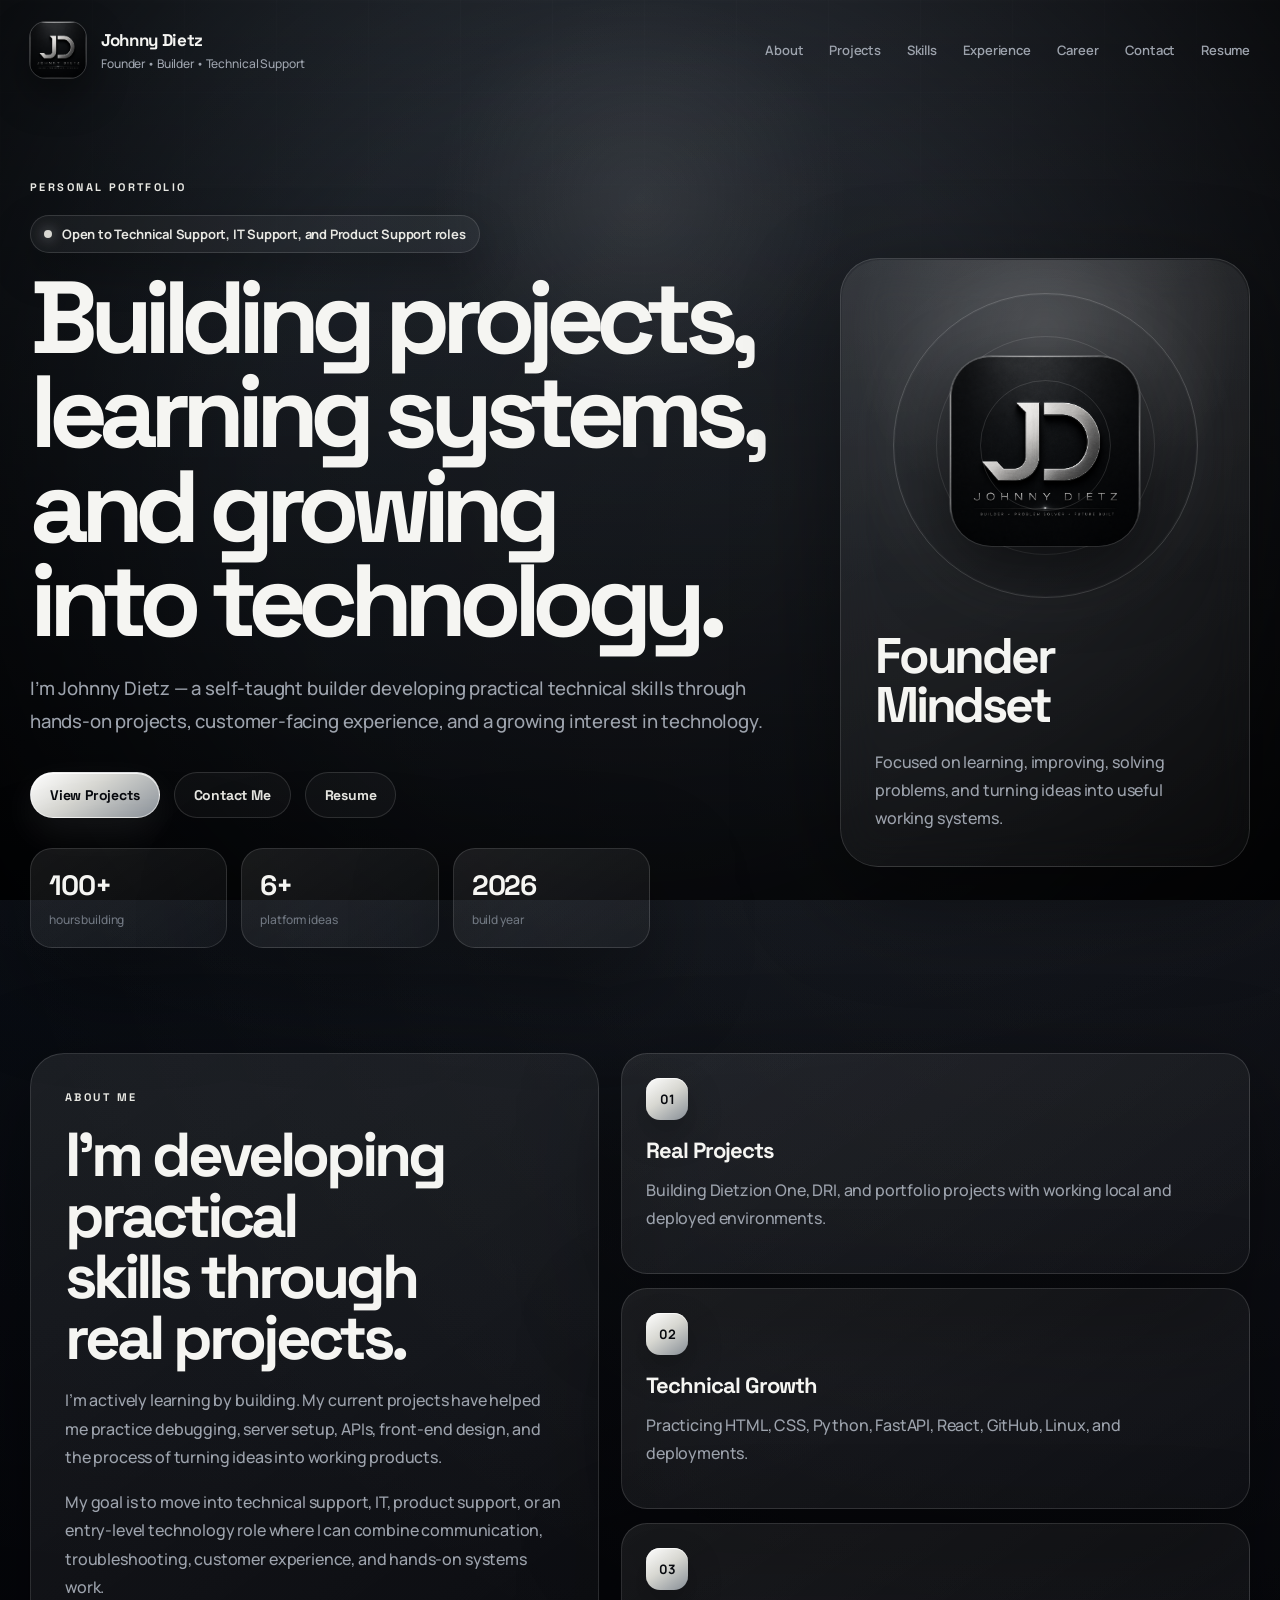
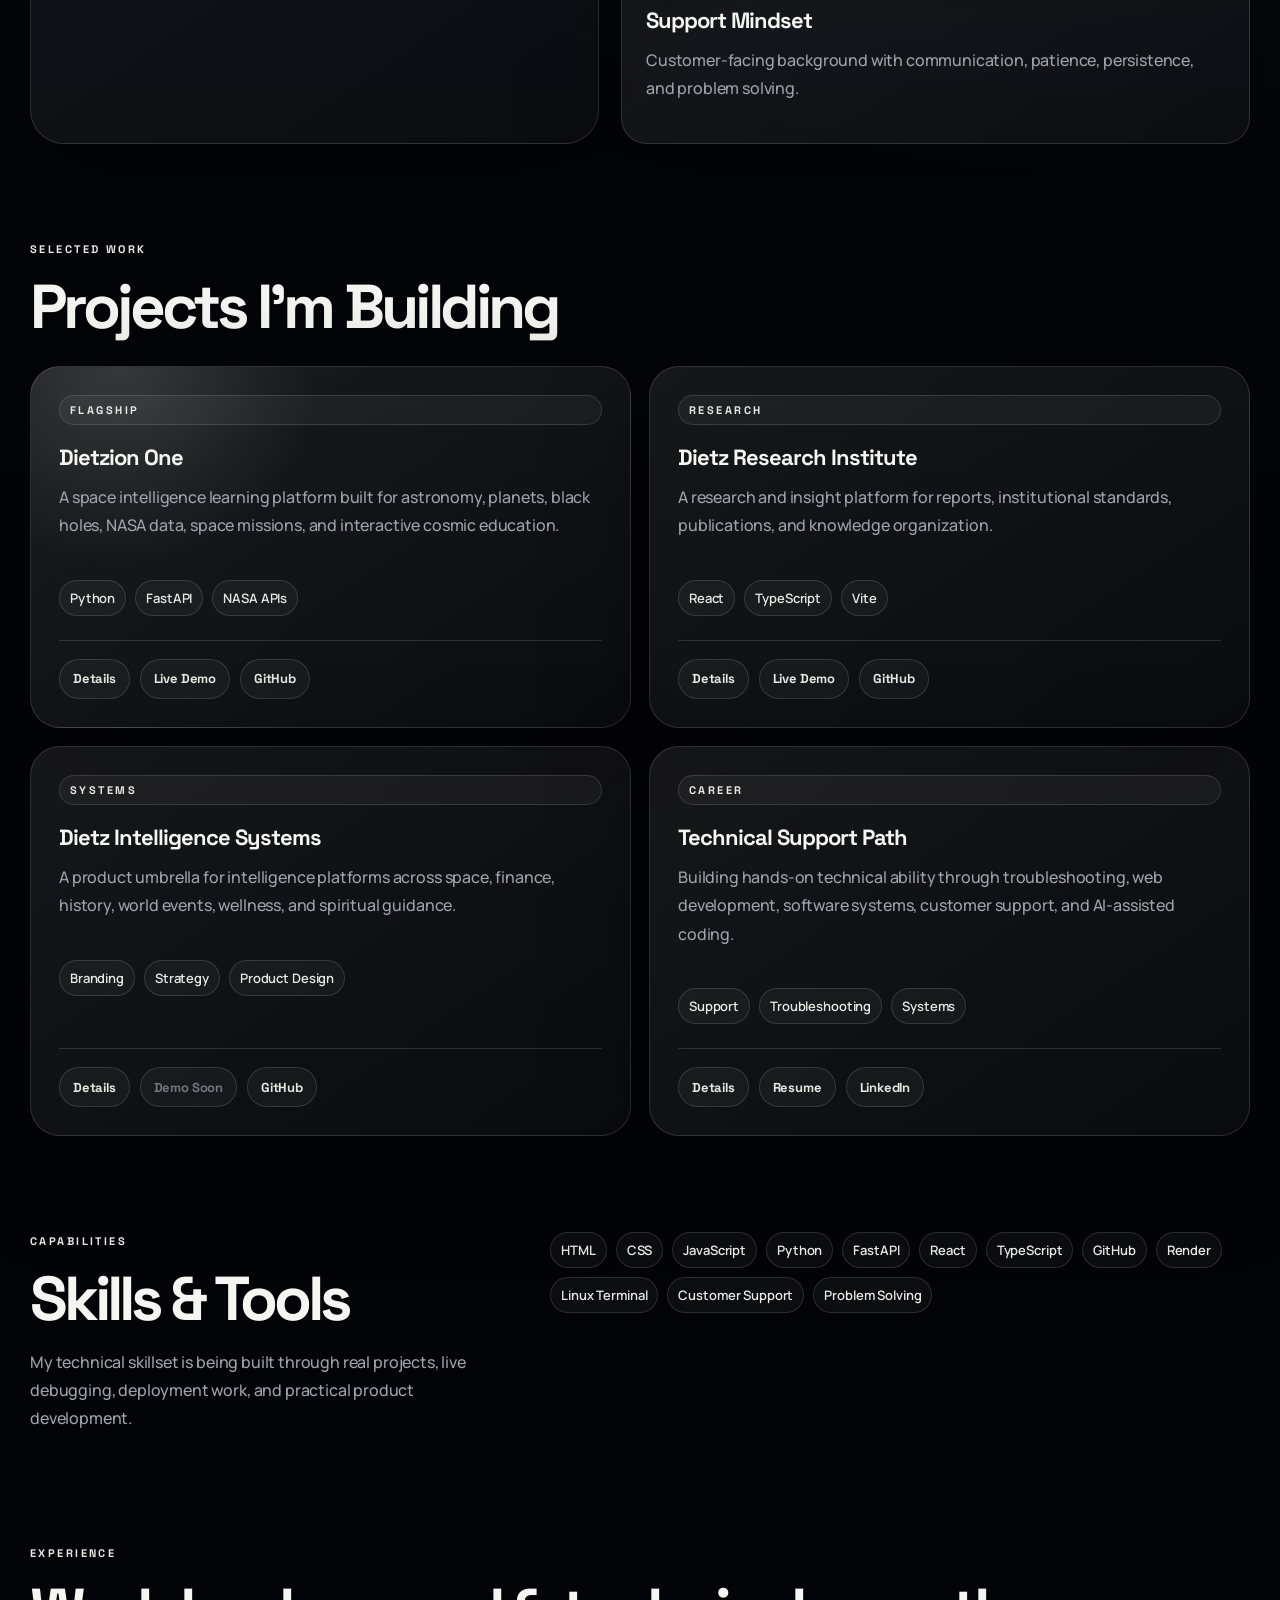
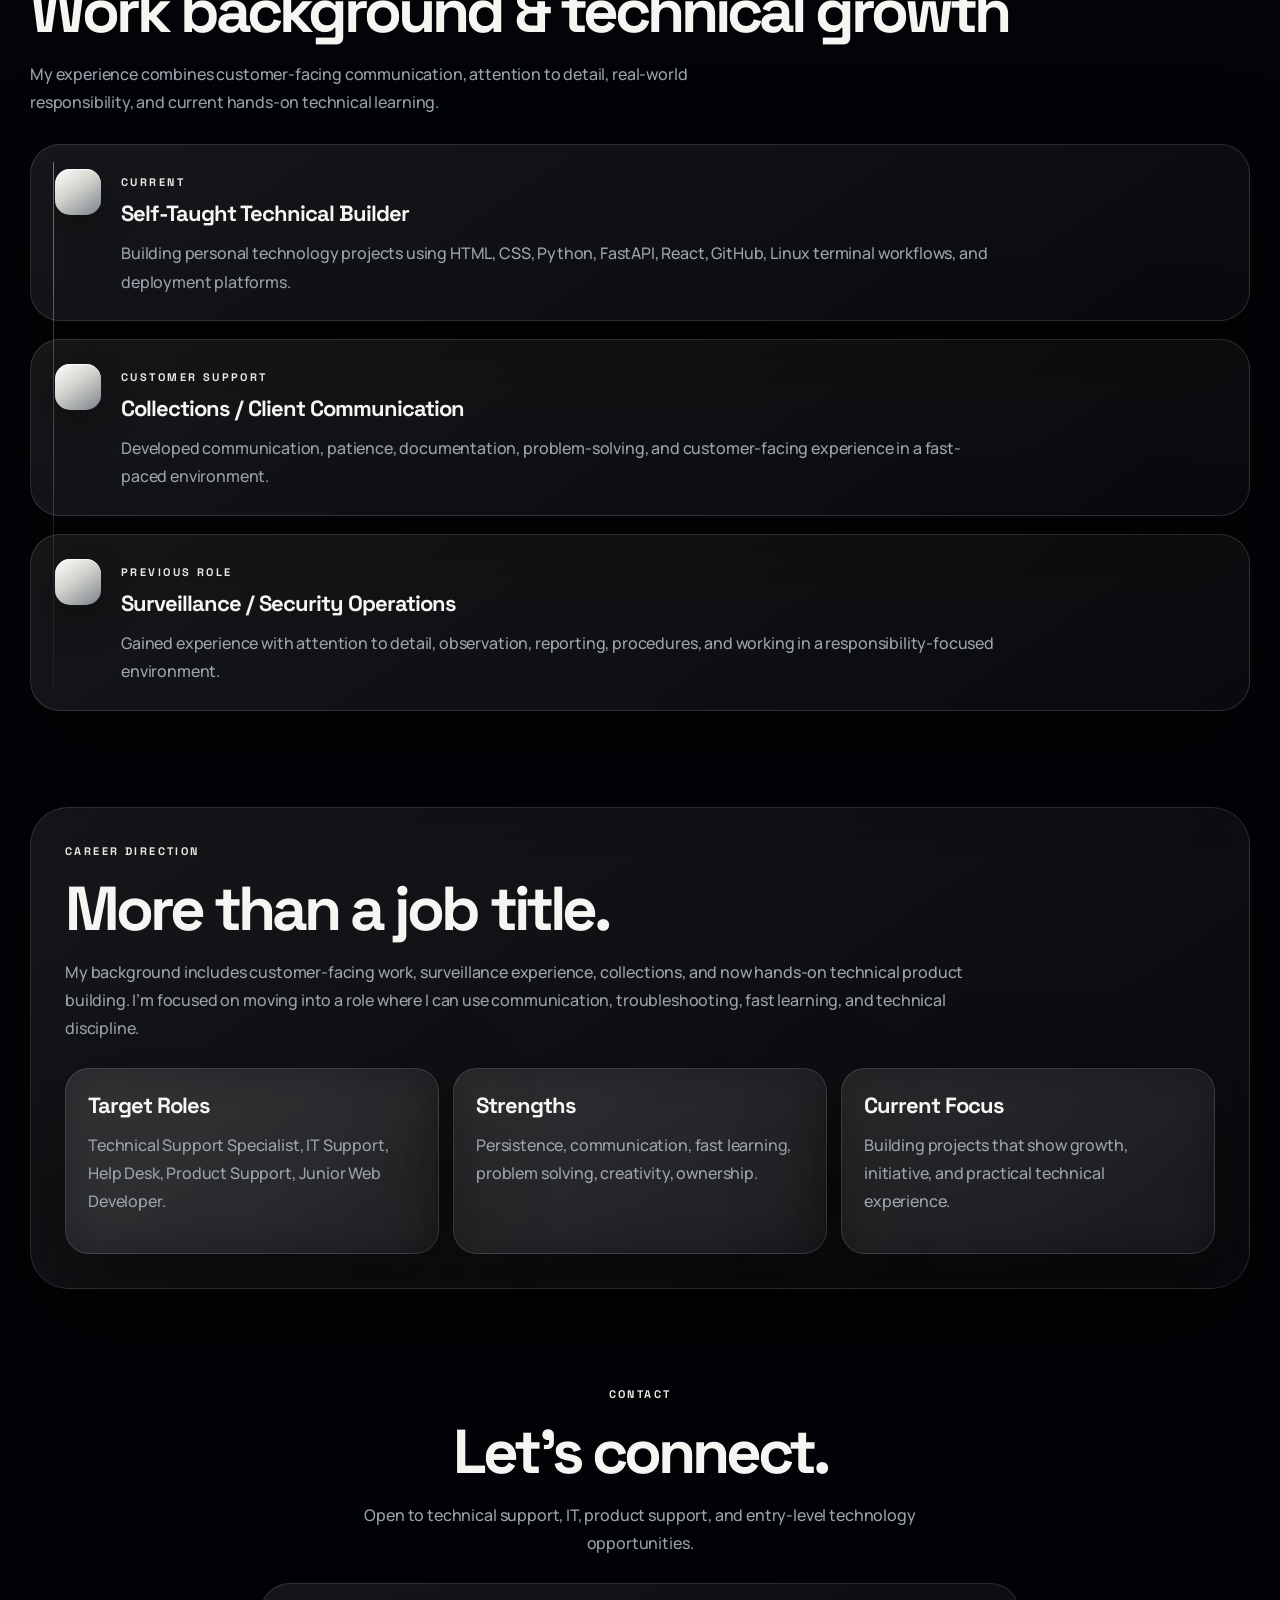
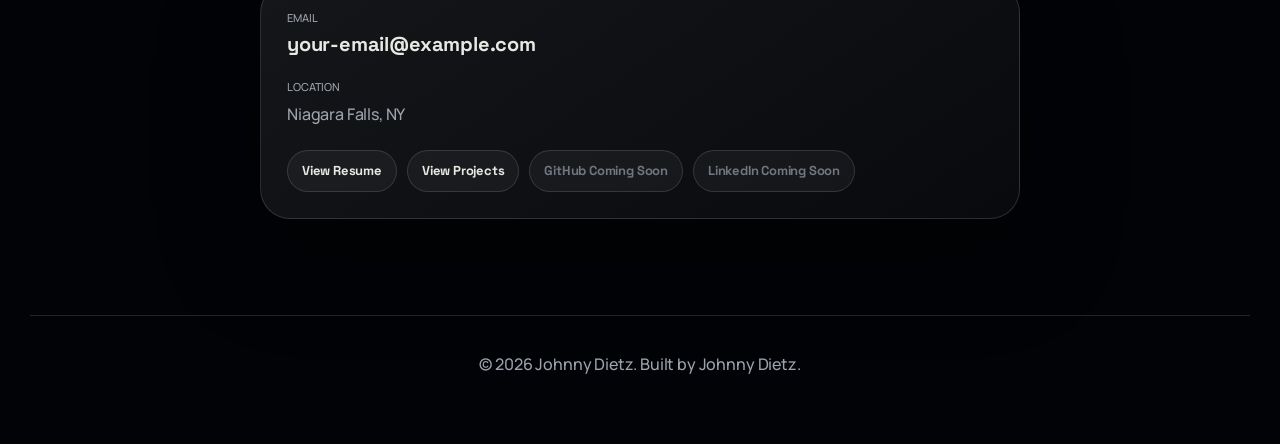
==== templates/index.html @ 9c66622e "Add SEO sitemap and post-deploy polish" ====
<!DOCTYPE html>
<html lang="en">
<head>
  <meta name="description" content="Johnny Dietz personal portfolio — technical support candidate, self-taught builder, and creator of Dietzion One and Dietz Research Institute." />
  <meta name="theme-color" content="#030407" />
  <meta property="og:title" content="Johnny Dietz | Portfolio" />
  <meta property="og:description" content="Personal portfolio for Johnny Dietz — technical projects, support experience, and technology career growth." />
  <meta property="og:image" content="https://johnny-portfolio-pvc5.onrender.com/static/assets/jd-logo-icon.png" />
  <link rel="apple-touch-icon" href="/static/assets/jd-logo-icon.png" />
  <link rel="manifest" href="/static/site.webmanifest" />

  <link rel="icon" type="image/png" href="/static/assets/jd-logo-icon.png" />
  <meta charset="UTF-8" />
  <meta name="viewport" content="width=device-width, initial-scale=1.0" />
  <title>Johnny Dietz | Builder & Technical Support</title>
  <link rel="preconnect" href="https://fonts.googleapis.com">
  <link rel="preconnect" href="https://fonts.gstatic.com" crossorigin>
  <link href="https://fonts.googleapis.com/css2?family=Manrope:wght@400;500;600;700;800&family=Space+Grotesk:wght@500;600;700&display=swap" rel="stylesheet">
  <link rel="stylesheet" href="/static/style.css" />
</head>
<body>
  <div class="page-glow"></div>

  <header class="header">
    <div class="brand">
      <img class="logo-img" src="/static/assets/jd-logo-icon.png" alt="Johnny Dietz logo" />
      <div>
        <strong>Johnny Dietz</strong>
        <span>Founder • Builder • Technical Support</span>
      </div>
    </div>

    <nav>
      <a href="#about">About</a>
      <a href="#projects">Projects</a>
      <a href="#skills">Skills</a>
      <a href="#experience">Experience</a>
      <a href="#career">Career</a>
      <a href="#contact">Contact</a>
      <a href="/resume">Resume</a>
    </nav>
  </header>

  <main>
    <section class="hero">
      <div class="hero-copy">
        <p class="eyebrow">Personal Portfolio</p>
        <div class="availability-pill">
          <span></span>
          Open to Technical Support, IT Support, and Product Support roles
        </div>
        <h1>Building projects, learning systems, and growing into technology.</h1>
        <p class="subtitle">
          I’m Johnny Dietz — a self-taught builder developing practical technical skills through hands-on projects, customer-facing experience, and a growing interest in technology.
        </p>

        <div class="actions">
          <a href="#projects" class="btn primary">View Projects</a>
          <a href="#contact" class="btn secondary">Contact Me</a>
          <a href="/resume" class="btn secondary">Resume</a>
        </div>

        <div class="metrics">
          <div>
            <strong>100+</strong>
            <span>hours building</span>
          </div>
          <div>
            <strong>6+</strong>
            <span>platform ideas</span>
          </div>
          <div>
            <strong>2026</strong>
            <span>build year</span>
          </div>
        </div>
      </div>

      <div class="hero-panel">
        <div class="orbital">
          <img class="core-logo" src="/static/assets/jd-logo-icon.png" alt="Johnny Dietz logo" />
        </div>
        <h2>Founder Mindset</h2>
        <p>
          Focused on learning, improving, solving problems, and turning ideas into useful working systems.
        </p>
      </div>
    </section>


    <section class="section about" id="about">
      <div class="about-main">
        <p class="eyebrow">About Me</p>
        <h2>I’m developing practical skills through real projects.</h2>
        <p>
          I’m actively learning by building. My current projects have helped me practice debugging, server setup, APIs, front-end design, and the process of turning ideas into working products.
        </p>
        <p>
          My goal is to move into technical support, IT, product support, or an entry-level technology role where I can combine communication, troubleshooting, customer experience, and hands-on systems work.
        </p>
      </div>

      <div class="proof-grid">
        <div>
          <strong>01</strong>
          <h3>Real Projects</h3>
          <p>Building Dietzion One, DRI, and portfolio projects with working local and deployed environments.</p>
        </div>
        <div>
          <strong>02</strong>
          <h3>Technical Growth</h3>
          <p>Practicing HTML, CSS, Python, FastAPI, React, GitHub, Linux, and deployments.</p>
        </div>
        <div>
          <strong>03</strong>
          <h3>Support Mindset</h3>
          <p>Customer-facing background with communication, patience, persistence, and problem solving.</p>
        </div>
      </div>
    </section>

    <section class="section" id="projects">
      <div class="section-head">
        <p class="eyebrow">Selected Work</p>
        <h2>Projects I’m Building</h2>
      </div>

      <div class="grid project-grid-premium">
        <article class="card featured project-card-pro">
          <div class="project-card-main">
            <span class="tag">Flagship</span>
            <h3>Dietzion One</h3>
            <p>
              A space intelligence learning platform built for astronomy, planets, black holes,
              NASA data, space missions, and interactive cosmic education.
            </p>
            <div class="chips">
              <span>Python</span>
              <span>FastAPI</span>
              <span>NASA APIs</span>
            </div>
          </div>

          <div class="project-actions">
            <a href="/projects/dietzion-one">Details</a>
            <a href="https://dietzion-one-beta.onrender.com" target="_blank" rel="noopener">Live Demo</a>
            <a href="https://github.com/johnny7james" target="_blank" rel="noopener">GitHub</a>
          </div>
        </article>

        <article class="card project-card-pro">
          <div class="project-card-main">
            <span class="tag">Research</span>
            <h3>Dietz Research Institute</h3>
            <p>
              A research and insight platform for reports, institutional standards, publications,
              and knowledge organization.
            </p>
            <div class="chips">
              <span>React</span>
              <span>TypeScript</span>
              <span>Vite</span>
            </div>
          </div>

          <div class="project-actions">
            <a href="/projects/dri">Details</a>
            <a href="https://dri-platform.onrender.com" target="_blank" rel="noopener">Live Demo</a>
            <a href="https://github.com/johnny7james/dri-platform" target="_blank" rel="noopener">GitHub</a>
          </div>
        </article>

        <article class="card project-card-pro">
          <div class="project-card-main">
            <span class="tag">Systems</span>
            <h3>Dietz Intelligence Systems</h3>
            <p>
              A product umbrella for intelligence platforms across space, finance, history,
              world events, wellness, and spiritual guidance.
            </p>
            <div class="chips">
              <span>Branding</span>
              <span>Strategy</span>
              <span>Product Design</span>
            </div>
          </div>

          <div class="project-actions">
            <a href="/projects/dietz-intelligence-systems">Details</a>
            <a href="#projects" aria-disabled="true">Demo Soon</a>
            <a href="https://github.com/johnny7james" target="_blank" rel="noopener">GitHub</a>
          </div>
        </article>

        <article class="card project-card-pro">
          <div class="project-card-main">
            <span class="tag">Career</span>
            <h3>Technical Support Path</h3>
            <p>
              Building hands-on technical ability through troubleshooting, web development,
              software systems, customer support, and AI-assisted coding.
            </p>
            <div class="chips">
              <span>Support</span>
              <span>Troubleshooting</span>
              <span>Systems</span>
            </div>
          </div>

          <div class="project-actions">
            <a href="/projects/technical-support-path">Details</a>
            <a href="/resume">Resume</a>
            <a href="https://www.linkedin.com/in/johnny-dietz-b0ab7422a/" target="_blank" rel="noopener">LinkedIn</a>
          </div>
        </article>
      </div>
    </section>

    <section class="section split" id="skills">
      <div>
        <p class="eyebrow">Capabilities</p>
        <h2>Skills & Tools</h2>
        <p>
          My technical skillset is being built through real projects, live debugging,
          deployment work, and practical product development.
        </p>
      </div>

      <div class="skill-cloud">
        <span>HTML</span>
        <span>CSS</span>
        <span>JavaScript</span>
        <span>Python</span>
        <span>FastAPI</span>
        <span>React</span>
        <span>TypeScript</span>
        <span>GitHub</span>
        <span>Render</span>
        <span>Linux Terminal</span>
        <span>Customer Support</span>
        <span>Problem Solving</span>
      </div>
    </section>


    <section class="section experience" id="experience">
      <div class="section-head">
        <p class="eyebrow">Experience</p>
        <h2>Work background & technical growth</h2>
        <p>
          My experience combines customer-facing communication, attention to detail,
          real-world responsibility, and current hands-on technical learning.
        </p>
      </div>

      <div class="timeline">
        <article class="timeline-item">
          <div class="timeline-dot"></div>
          <div>
            <span class="timeline-date">Current</span>
            <h3>Self-Taught Technical Builder</h3>
            <p>
              Building personal technology projects using HTML, CSS, Python, FastAPI,
              React, GitHub, Linux terminal workflows, and deployment platforms.
            </p>
          </div>
        </article>

        <article class="timeline-item">
          <div class="timeline-dot"></div>
          <div>
            <span class="timeline-date">Customer Support</span>
            <h3>Collections / Client Communication</h3>
            <p>
              Developed communication, patience, documentation, problem-solving,
              and customer-facing experience in a fast-paced environment.
            </p>
          </div>
        </article>

        <article class="timeline-item">
          <div class="timeline-dot"></div>
          <div>
            <span class="timeline-date">Previous Role</span>
            <h3>Surveillance / Security Operations</h3>
            <p>
              Gained experience with attention to detail, observation, reporting,
              procedures, and working in a responsibility-focused environment.
            </p>
          </div>
        </article>
      </div>
    </section>

    <section class="section career" id="career">
      <p class="eyebrow">Career Direction</p>
      <h2>More than a job title.</h2>
      <p>
        My background includes customer-facing work, surveillance experience, collections,
        and now hands-on technical product building. I’m focused on moving into a role
        where I can use communication, troubleshooting, fast learning, and technical discipline.
      </p>

      <div class="career-grid">
        <div>
          <h3>Target Roles</h3>
          <p>Technical Support Specialist, IT Support, Help Desk, Product Support, Junior Web Developer.</p>
        </div>
        <div>
          <h3>Strengths</h3>
          <p>Persistence, communication, fast learning, problem solving, creativity, ownership.</p>
        </div>
        <div>
          <h3>Current Focus</h3>
          <p>Building projects that show growth, initiative, and practical technical experience.</p>
        </div>
      </div>
    </section>

    <section class="section contact" id="contact">
      <p class="eyebrow">Contact</p>
      <h2>Let’s connect.</h2>
      <p>
        Open to technical support, IT, product support, and entry-level technology opportunities.
      </p>

      <div class="contact-box professional-contact">
        <div>
          <span class="contact-label">Email</span>
          <a href="mailto:your-email@example.com">your-email@example.com</a>
        </div>

        <div>
          <span class="contact-label">Location</span>
          <p>Niagara Falls, NY</p>
        </div>

        <div class="contact-links">
          <a href="/resume">View Resume</a>
          <a href="#projects">View Projects</a>
          <a href="#" aria-disabled="true">GitHub Coming Soon</a>
          <a href="#" aria-disabled="true">LinkedIn Coming Soon</a>
        </div>
      </div>
    </section>
  </main>

  <footer>
    <p>© 2026 Johnny Dietz. Built by Johnny Dietz.</p>
  </footer>

  <script src="/static/script.js"></script>
</body>
</html>
---- static/style.css ----
:root {
  --bg: #030407;
  --bg-soft: #080a0f;
  --panel: rgba(255, 255, 255, 0.055);
  --panel-strong: rgba(255, 255, 255, 0.085);
  --text: #f5f5f2;
  --muted: #9da3ad;
  --muted-2: #707781;
  --line: rgba(255, 255, 255, 0.13);
  --line-strong: rgba(255, 255, 255, 0.24);
  --silver: #e8e8e3;
  --silver-dark: #9ca1a7;
  --accent: #d8d8d2;
  --blue: #9adff5;
  --navy: #05070b;
  --radius-lg: 34px;
  --radius-md: 24px;
  --shadow: 0 32px 100px rgba(0, 0, 0, 0.42);
}

* {
  box-sizing: border-box;
}

html {
  scroll-behavior: smooth;
}

body {
  margin: 0;
  min-height: 100vh;
  color: var(--text);
  font-family: Inter, ui-sans-serif, system-ui, -apple-system, BlinkMacSystemFont, "Segoe UI", Arial, sans-serif;
  background:
    radial-gradient(circle at 50% -10%, rgba(255,255,255,0.14), transparent 28%),
    radial-gradient(circle at 18% 0%, rgba(154,223,245,0.08), transparent 30%),
    radial-gradient(circle at 88% 12%, rgba(255,255,255,0.06), transparent 25%),
    linear-gradient(180deg, #070911 0%, #030407 42%, #020306 100%);
  overflow-x: hidden;
}

body::before {
  content: "";
  position: fixed;
  inset: 0;
  pointer-events: none;
  background:
    linear-gradient(90deg, rgba(255,255,255,0.035) 1px, transparent 1px),
    linear-gradient(rgba(255,255,255,0.03) 1px, transparent 1px);
  background-size: 92px 92px;
  mask-image: linear-gradient(to bottom, black 0%, rgba(0,0,0,0.45) 38%, transparent 82%);
  opacity: 0.45;
}

body::after {
  content: "";
  position: fixed;
  inset: 0;
  pointer-events: none;
  background:
    radial-gradient(circle at center, transparent 0%, rgba(0,0,0,0.1) 48%, rgba(0,0,0,0.78) 100%);
  opacity: 0.85;
}

.page-glow {
  position: fixed;
  inset: 0;
  pointer-events: none;
  background:
    radial-gradient(circle at 50% 22%, rgba(255,255,255,0.09), transparent 22%),
    linear-gradient(180deg, transparent 0%, rgba(0,0,0,0.52) 100%);
  z-index: 0;
}

.header,
main,
footer {
  position: relative;
  z-index: 2;
}

.header {
  width: min(1220px, calc(100% - 40px));
  margin: 0 auto;
  padding: 22px 0;
  display: flex;
  justify-content: space-between;
  align-items: center;
}

.brand {
  display: flex;
  align-items: center;
  gap: 14px;
}

.logo {
  width: 52px;
  height: 52px;
  border-radius: 15px;
  display: grid;
  place-items: center;
  color: #080a0f;
  font-weight: 950;
  letter-spacing: -0.11em;
  background:
    linear-gradient(145deg, #ffffff 0%, #c9c9c4 44%, #727982 100%);
  border: 1px solid rgba(255,255,255,0.46);
  box-shadow:
    inset 0 1px 0 rgba(255,255,255,0.85),
    inset 0 -12px 22px rgba(0,0,0,0.28),
    0 18px 42px rgba(0,0,0,0.45);
  text-shadow: 0 1px 0 rgba(255,255,255,0.3);
}

.brand strong {
  display: block;
  font-size: 16px;
  letter-spacing: -0.02em;
}

.brand span {
  display: block;
  margin-top: 4px;
  color: var(--muted);
  font-size: 12px;
}

nav {
  display: flex;
  align-items: center;
  gap: 26px;
}

nav a {
  color: var(--muted);
  font-size: 13px;
  text-decoration: none;
  transition: color 0.2s ease;
}

nav a:hover {
  color: var(--silver);
}

.hero {
  width: min(1220px, calc(100% - 40px));
  margin: 78px auto 105px;
  display: grid;
  grid-template-columns: 1fr 410px;
  gap: 54px;
  align-items: center;
}

.eyebrow {
  margin: 0 0 18px;
  color: var(--silver);
  font-size: 11px;
  font-weight: 850;
  text-transform: uppercase;
  letter-spacing: 0.28em;
}

h1,
h2,
h3,
p {
  margin-top: 0;
}

h1 {
  max-width: 820px;
  margin-bottom: 24px;
  font-size: clamp(54px, 8vw, 104px);
  line-height: 0.92;
  letter-spacing: -0.075em;
  color: var(--text);
  text-wrap: balance;
}

h2 {
  margin-bottom: 18px;
  font-size: clamp(34px, 5vw, 62px);
  line-height: 0.98;
  letter-spacing: -0.055em;
  text-wrap: balance;
}

h3 {
  margin-bottom: 12px;
  font-size: 22px;
  letter-spacing: -0.035em;
}

p {
  color: var(--muted);
  line-height: 1.75;
}

.subtitle {
  max-width: 760px;
  font-size: 18px;
}

.actions {
  display: flex;
  flex-wrap: wrap;
  gap: 14px;
  margin: 34px 0 30px;
}

.btn {
  min-height: 46px;
  display: inline-flex;
  align-items: center;
  justify-content: center;
  padding: 13px 19px;
  border-radius: 999px;
  text-decoration: none;
  font-weight: 850;
  font-size: 14px;
  transition: transform 0.2s ease, border-color 0.2s ease, background 0.2s ease;
}

.btn:hover {
  transform: translateY(-2px);
}

.primary {
  color: #080a0f;
  background:
    linear-gradient(145deg, #ffffff 0%, #d9d9d4 42%, #8f969e 100%);
  border: 1px solid rgba(255,255,255,0.58);
  box-shadow:
    inset 0 1px 0 rgba(255,255,255,0.85),
    0 14px 38px rgba(255,255,255,0.08);
}

.secondary {
  color: var(--silver);
  border: 1px solid var(--line);
  background: rgba(255,255,255,0.035);
}

.secondary:hover {
  border-color: var(--line-strong);
  background: rgba(255,255,255,0.06);
}

.metrics {
  display: grid;
  grid-template-columns: repeat(3, minmax(0, 1fr));
  max-width: 620px;
  gap: 14px;
}

.metrics div,
.card,
.hero-panel,
.career,
.career-grid div,
.contact-box,
.about-main,
.proof-grid div,
.timeline-item,
.resume-header > div,
.resume-block,
.project-detail-hero > div,
.project-detail-panel {
  border: 1px solid var(--line);
  background:
    linear-gradient(145deg, rgba(255,255,255,0.08), rgba(255,255,255,0.032));
  box-shadow: var(--shadow);
  backdrop-filter: blur(22px);
}

.metrics div {
  padding: 18px;
  border-radius: 22px;
}

.metrics strong {
  display: block;
  margin-bottom: 4px;
  font-size: 28px;
  letter-spacing: -0.04em;
}

.metrics span {
  color: var(--muted-2);
  font-size: 12px;
}

.hero-panel {
  position: relative;
  min-height: 520px;
  border-radius: 38px;
  padding: 34px;
  overflow: hidden;
  display: flex;
  flex-direction: column;
  justify-content: space-between;
}

.hero-panel::before {
  content: "";
  position: absolute;
  inset: 1px;
  border-radius: inherit;
  pointer-events: none;
  background:
    radial-gradient(circle at 50% 12%, rgba(255,255,255,0.16), transparent 34%),
    linear-gradient(180deg, rgba(255,255,255,0.04), transparent 56%);
}

.orbital {
  position: relative;
  width: 305px;
  height: 305px;
  margin: 0 auto 34px;
  border-radius: 50%;
  border: 1px solid rgba(255,255,255,0.18);
  box-shadow:
    inset 0 0 0 1px rgba(255,255,255,0.04),
    0 0 80px rgba(255,255,255,0.05);
}

.orbital::before,
.orbital::after {
  content: "";
  position: absolute;
  border-radius: 50%;
  border: 1px solid rgba(255,255,255,0.12);
}

.orbital::before {
  inset: 42px;
}

.orbital::after {
  inset: 86px;
}

.core {
  position: absolute;
  top: 84px;
  left: 84px;
  width: 136px;
  height: 136px;
  border-radius: 31px;
  display: grid;
  place-items: center;
  color: #080a0f;
  font-size: 42px;
  font-weight: 950;
  letter-spacing: -0.1em;
  background:
    linear-gradient(145deg, #ffffff 0%, #d5d5cf 44%, #7c838b 100%);
  border: 1px solid rgba(255,255,255,0.52);
  box-shadow:
    inset 0 1px 0 rgba(255,255,255,0.8),
    inset 0 -18px 32px rgba(0,0,0,0.28),
    0 22px 64px rgba(0,0,0,0.45);
}

.hero-panel h2,
.hero-panel p {
  position: relative;
  z-index: 2;
}

.hero-panel h2 {
  font-size: clamp(34px, 4vw, 50px);
}

.hero-panel p {
  margin-bottom: 0;
}

.section {
  width: min(1220px, calc(100% - 40px));
  margin: 0 auto 96px;
}

.section-head {
  margin-bottom: 28px;
}

.section-head p {
  max-width: 760px;
}

.about {
  display: grid;
  grid-template-columns: 0.95fr 1.05fr;
  gap: 22px;
  align-items: stretch;
}

.about-main {
  border-radius: var(--radius-lg);
  padding: 34px;
}

.about-main p {
  max-width: 720px;
}

.proof-grid {
  display: grid;
  grid-template-columns: 1fr;
  gap: 14px;
}

.proof-grid div {
  border-radius: 26px;
  padding: 24px;
}

.proof-grid strong {
  width: 42px;
  height: 42px;
  margin-bottom: 16px;
  display: inline-flex;
  align-items: center;
  justify-content: center;
  color: #080a0f;
  border-radius: 14px;
  font-size: 13px;
  background:
    linear-gradient(145deg, #ffffff 0%, #d7d7d1 46%, #878e96 100%);
  box-shadow:
    inset 0 1px 0 rgba(255,255,255,0.75),
    0 14px 34px rgba(0,0,0,0.28);
}

.grid {
  display: grid;
  grid-template-columns: repeat(2, minmax(0, 1fr));
  gap: 18px;
}

.card {
  min-height: 252px;
  border-radius: 30px;
  padding: 28px;
  transition:
    transform 0.24s ease,
    border-color 0.24s ease,
    background 0.24s ease;
}

.card:hover {
  transform: translateY(-5px);
  border-color: var(--line-strong);
  background:
    linear-gradient(145deg, rgba(255,255,255,0.105), rgba(255,255,255,0.04));
}

.project-link-card {
  display: block;
  color: inherit;
  text-decoration: none;
  cursor: pointer;
  position: relative;
  z-index: 5;
}

.project-link-card * {
  pointer-events: none;
}

.featured {
  background:
    radial-gradient(circle at 15% 0%, rgba(255,255,255,0.13), transparent 32%),
    linear-gradient(145deg, rgba(255,255,255,0.095), rgba(255,255,255,0.036));
}

.tag {
  display: inline-flex;
  margin-bottom: 18px;
  padding: 7px 10px;
  border-radius: 999px;
  color: var(--silver);
  font-size: 11px;
  font-weight: 850;
  letter-spacing: 0.06em;
  text-transform: uppercase;
  border: 1px solid var(--line);
  background: rgba(255,255,255,0.045);
}

.chips,
.skill-cloud {
  display: flex;
  flex-wrap: wrap;
  gap: 9px;
}

.chips {
  margin-top: 24px;
}

.chips span,
.skill-cloud span {
  display: inline-flex;
  width: fit-content;
  color: var(--silver);
  border: 1px solid var(--line);
  background: rgba(255,255,255,0.04);
  padding: 8px 10px;
  border-radius: 999px;
  font-size: 13px;
}

.split {
  display: grid;
  grid-template-columns: 0.82fr 1.18fr;
  gap: 34px;
  align-items: start;
}

.career {
  border-radius: 38px;
  padding: 34px;
}

.career > p {
  max-width: 900px;
}

.career-grid {
  display: grid;
  grid-template-columns: repeat(3, minmax(0, 1fr));
  gap: 14px;
  margin-top: 26px;
}

.career-grid div {
  border-radius: 24px;
  padding: 22px;
}

.experience .section-head p {
  max-width: 760px;
}

.timeline {
  position: relative;
  display: grid;
  gap: 18px;
}

.timeline::before {
  content: "";
  position: absolute;
  left: 23px;
  top: 18px;
  bottom: 18px;
  width: 1px;
  background: linear-gradient(to bottom, rgba(255,255,255,0.42), rgba(255,255,255,0.04));
}

.timeline-item {
  position: relative;
  display: grid;
  grid-template-columns: 48px 1fr;
  gap: 18px;
  border-radius: 30px;
  padding: 24px;
}

.timeline-dot {
  position: relative;
  z-index: 2;
  width: 46px;
  height: 46px;
  border-radius: 15px;
  background:
    linear-gradient(145deg, #ffffff 0%, #d2d2cc 45%, #7b838c 100%);
  box-shadow:
    inset 0 1px 0 rgba(255,255,255,0.75),
    0 16px 34px rgba(0,0,0,0.32);
}

.timeline-date {
  display: inline-flex;
  margin-bottom: 10px;
  color: var(--silver);
  font-size: 11px;
  font-weight: 850;
  text-transform: uppercase;
  letter-spacing: 0.18em;
}

.timeline-item p {
  margin-bottom: 0;
  max-width: 880px;
}

.contact {
  text-align: center;
}

.contact p {
  max-width: 620px;
  margin-left: auto;
  margin-right: auto;
}

.contact-box {
  max-width: 760px;
  margin: 26px auto 0;
  border-radius: 30px;
  padding: 26px;
  display: grid;
  gap: 12px;
}

.contact-box a {
  color: var(--silver);
  font-size: 20px;
  font-weight: 850;
  text-decoration: none;
}

.contact-box span {
  color: var(--muted);
}

footer {
  width: min(1220px, calc(100% - 40px));
  margin: 0 auto;
  padding: 34px 0 50px;
  border-top: 1px solid var(--line);
  text-align: center;
}

/* Resume page */
.resume-page,
.project-detail {
  margin-top: 54px;
}

.resume-header {
  display: grid;
  grid-template-columns: 1fr 330px;
  gap: 24px;
  align-items: stretch;
  margin-bottom: 24px;
}

.resume-header h1,
.project-detail-hero h1 {
  font-size: clamp(50px, 7vw, 86px);
}

.resume-header > div,
.resume-block {
  border-radius: 32px;
  padding: 30px;
}

.resume-contact {
  display: grid;
  align-content: center;
  gap: 12px;
  color: var(--muted);
}

.resume-grid {
  display: grid;
  grid-template-columns: repeat(2, minmax(0, 1fr));
  gap: 18px;
}

.resume-block.wide {
  grid-column: 1 / -1;
}

.resume-block h2 {
  margin-bottom: 14px;
  font-size: 29px;
}

.resume-block ul,
.project-detail ul {
  margin: 0;
  padding-left: 21px;
  color: var(--muted);
  line-height: 1.9;
}

.resume-item {
  margin-top: 18px;
  padding-top: 18px;
  border-top: 1px solid var(--line);
}

.resume-item:first-of-type {
  margin-top: 0;
  padding-top: 0;
  border-top: 0;
}

.resume-item h3 {
  margin-bottom: 6px;
}

/* Project detail pages */
.back-link {
  display: inline-flex;
  margin-bottom: 22px;
  color: var(--silver);
  text-decoration: none;
  font-weight: 850;
}

.project-detail-hero {
  display: grid;
  grid-template-columns: 1fr 370px;
  gap: 24px;
  margin-bottom: 24px;
}

.project-detail-hero > div,
.project-detail-panel {
  border-radius: 34px;
  padding: 30px;
}

.project-detail-hero p {
  max-width: 780px;
}

.project-detail-panel h3 {
  margin-bottom: 18px;
}

.project-detail-grid {
  display: grid;
  gap: 18px;
}

@media print {
  body {
    background: white;
    color: #111;
  }

  body::before,
  body::after,
  .page-glow,
  .header,
  footer {
    display: none;
  }

  .resume-page {
    width: 100%;
    margin: 0;
  }

  .resume-header > div,
  .resume-block {
    box-shadow: none;
    backdrop-filter: none;
    background: white;
    border-color: #ddd;
  }

  p,
  .resume-block ul,
  .resume-contact {
    color: #333;
  }
}

@media (max-width: 920px) {
  .header {
    align-items: flex-start;
    flex-direction: column;
    gap: 18px;
  }

  nav {
    flex-wrap: wrap;
    gap: 16px;
  }

  .hero,
  .about,
  .split,
  .project-detail-hero,
  .resume-header,
  .resume-grid {
    grid-template-columns: 1fr;
  }

  .grid,
  .career-grid {
    grid-template-columns: 1fr;
  }

  .metrics {
    grid-template-columns: 1fr;
  }

  .hero-panel {
    min-height: 460px;
  }

  .orbital {
    width: 260px;
    height: 260px;
  }

  .core {
    top: 70px;
    left: 70px;
    width: 118px;
    height: 118px;
  }

  .timeline::before {
    display: none;
  }

  .timeline-item {
    grid-template-columns: 1fr;
  }

  .timeline-dot {
    display: none;
  }
}

@media (max-width: 520px) {
  .header,
  .hero,
  .section,
  footer {
    width: min(100% - 26px, 1220px);
  }

  h1 {
    font-size: clamp(46px, 16vw, 70px);
  }

  .hero {
    margin-top: 48px;
  }
}

/* Remove cursor-following glow behavior completely */
.card,
.hero-panel,
.career-grid div,
.timeline-item,
.proof-grid div,
.resume-block,
.project-detail-panel {
  transition: transform 0.24s ease, border-color 0.24s ease, background 0.24s ease;
}

.card:hover,
.hero-panel:hover,
.career-grid div:hover,
.timeline-item:hover,
.proof-grid div:hover,
.resume-block:hover,
.project-detail-panel:hover {
  background:
    linear-gradient(145deg, rgba(255,255,255,0.095), rgba(255,255,255,0.035));
  border-color: rgba(255,255,255,0.22);
}

/* V1.6 Premium typography system */
:root {
  --font-body: "Manrope", ui-sans-serif, system-ui, -apple-system, BlinkMacSystemFont, "Segoe UI", Arial, sans-serif;
  --font-display: "Space Grotesk", "Manrope", ui-sans-serif, system-ui, sans-serif;
}

body {
  font-family: var(--font-body);
  font-weight: 500;
  letter-spacing: -0.012em;
}

h1,
h2,
h3,
.logo,
.brand strong,
.metrics strong,
.btn,
.tag,
.eyebrow,
.timeline-date,
.contact-box a {
  font-family: var(--font-display);
}

h1 {
  font-weight: 700;
  letter-spacing: -0.082em;
}

h2 {
  font-weight: 700;
  letter-spacing: -0.064em;
}

h3 {
  font-weight: 700;
  letter-spacing: -0.045em;
}

p,
li,
.brand span,
.metrics span,
.contact-box span,
.resume-contact {
  font-weight: 500;
  letter-spacing: -0.01em;
}

nav a {
  font-weight: 600;
  letter-spacing: -0.015em;
}

.eyebrow,
.tag,
.timeline-date {
  font-weight: 800;
  letter-spacing: 0.22em;
}

.logo {
  font-weight: 700;
  letter-spacing: -0.12em;
}

.subtitle {
  font-size: 18.5px;
  line-height: 1.78;
}

.card p,
.about-main p,
.proof-grid p,
.timeline-item p,
.resume-block p,
.project-detail p {
  line-height: 1.78;
}

.chips span,
.skill-cloud span {
  font-weight: 600;
  letter-spacing: -0.01em;
}

/* Real JD logo integration */
.logo {
  display: none;
}

.logo-img {
  width: 54px;
  height: 54px;
  border-radius: 15px;
  object-fit: cover;
  display: block;
  box-shadow:
    0 16px 40px rgba(0,0,0,0.46),
    0 0 0 1px rgba(255,255,255,0.22);
}

.core {
  display: none;
}

.core-logo {
  position: absolute;
  top: 62px;
  left: 50%;
  transform: translateX(-50%);
  width: 180px;
  height: 180px;
  border-radius: 38px;
  object-fit: cover;
  display: block;
  box-shadow:
    0 24px 70px rgba(0,0,0,0.55),
    0 0 0 1px rgba(255,255,255,0.18);
}

@media (max-width: 920px) {
  .core-logo {
    top: 52px;
    width: 155px;
    height: 155px;
    border-radius: 34px;
  }
}

/* Real JD logo integration */
.logo {
  display: none;
}

.logo-img {
  width: 54px;
  height: 54px;
  border-radius: 15px;
  object-fit: cover;
  display: block;
  box-shadow:
    0 16px 40px rgba(0,0,0,0.46),
    0 0 0 1px rgba(255,255,255,0.22);
}

.core {
  display: none;
}

.core-logo {
  position: absolute;
  top: 62px;
  left: 50%;
  transform: translateX(-50%);
  width: 180px;
  height: 180px;
  border-radius: 38px;
  object-fit: cover;
  display: block;
  box-shadow:
    0 24px 70px rgba(0,0,0,0.55),
    0 0 0 1px rgba(255,255,255,0.18);
}

@media (max-width: 920px) {
  .core-logo {
    top: 52px;
    width: 155px;
    height: 155px;
    border-radius: 34px;
  }
}

/* V1.8 Logo final placement polish */
.logo-img {
  width: 56px;
  height: 56px;
  border-radius: 16px;
}

.brand {
  gap: 15px;
}

.brand strong {
  font-size: 17px;
}

.core-logo {
  width: 190px;
  height: 190px;
  border-radius: 42px;
}

.hero-panel {
  align-items: stretch;
}

@media (max-width: 920px) {
  .logo-img {
    width: 52px;
    height: 52px;
  }

  .core-logo {
    width: 160px;
    height: 160px;
    border-radius: 36px;
  }
}

/* V1.9 Employer CTA polish */
.availability-pill {
  width: fit-content;
  display: inline-flex;
  align-items: center;
  gap: 10px;
  margin: 0 0 18px;
  padding: 9px 13px;
  border-radius: 999px;
  color: var(--silver);
  font-size: 13px;
  font-weight: 700;
  border: 1px solid var(--line);
  background: rgba(255,255,255,0.045);
  box-shadow: 0 16px 40px rgba(0,0,0,0.25);
}

.availability-pill span {
  width: 8px;
  height: 8px;
  border-radius: 999px;
  background: #d8d8d2;
  box-shadow: 0 0 14px rgba(255,255,255,0.55);
}

.resume-topline {
  display: flex;
  justify-content: space-between;
  gap: 18px;
  align-items: center;
  flex-wrap: wrap;
}

.print-btn {
  border: 1px solid var(--line);
  background: rgba(255,255,255,0.045);
  color: var(--silver);
  border-radius: 999px;
  padding: 11px 15px;
  font-family: var(--font-display);
  font-weight: 700;
  cursor: pointer;
  transition: transform 0.2s ease, border-color 0.2s ease, background 0.2s ease;
}

.print-btn:hover {
  transform: translateY(-2px);
  border-color: var(--line-strong);
  background: rgba(255,255,255,0.075);
}

@media print {
  .print-btn,
  .availability-pill {
    display: none;
  }
}

/* V2.0 Professional contact block */
.professional-contact {
  text-align: left;
  gap: 22px;
}

.contact-label {
  display: block;
  margin-bottom: 6px;
  color: var(--muted-2);
  font-size: 11px;
  font-weight: 800;
  text-transform: uppercase;
  letter-spacing: 0.18em;
}

.professional-contact p {
  margin: 0;
}

.contact-links {
  display: flex;
  flex-wrap: wrap;
  gap: 10px;
}

.contact-links a {
  display: inline-flex;
  align-items: center;
  justify-content: center;
  min-height: 42px;
  padding: 10px 14px;
  border-radius: 999px;
  color: var(--silver);
  font-size: 13px;
  font-family: var(--font-display);
  font-weight: 700;
  text-decoration: none;
  border: 1px solid var(--line);
  background: rgba(255,255,255,0.045);
}

.contact-links a:hover {
  border-color: var(--line-strong);
  background: rgba(255,255,255,0.075);
}

.contact-links a[aria-disabled="true"] {
  color: var(--muted-2);
  cursor: not-allowed;
}

/* V2.1 Premium project cards with real actions */
.project-grid-premium {
  align-items: stretch;
}

.project-card-pro {
  display: flex;
  flex-direction: column;
  justify-content: space-between;
  gap: 24px;
}

.project-card-main {
  display: grid;
}

.project-actions {
  display: flex;
  flex-wrap: wrap;
  gap: 10px;
  padding-top: 18px;
  border-top: 1px solid var(--line);
}

.project-actions a {
  min-height: 40px;
  display: inline-flex;
  align-items: center;
  justify-content: center;
  padding: 9px 13px;
  border-radius: 999px;
  color: var(--silver);
  font-family: var(--font-display);
  font-size: 13px;
  font-weight: 700;
  text-decoration: none;
  border: 1px solid var(--line);
  background: rgba(255,255,255,0.04);
  transition:
    transform 0.2s ease,
    border-color 0.2s ease,
    background 0.2s ease;
}

.project-actions a:hover {
  transform: translateY(-2px);
  border-color: var(--line-strong);
  background: rgba(255,255,255,0.075);
}

.project-actions a[aria-disabled="true"] {
  color: var(--muted-2);
  cursor: not-allowed;
}

.project-actions a[aria-disabled="true"]:hover {
  transform: none;
  border-color: var(--line);
  background: rgba(255,255,255,0.04);
}

/* Premium entrance animation */
.hero-copy,
.hero-panel,
.section {
  animation: softFadeUp 0.75s ease both;
}

.hero-panel {
  animation-delay: 0.08s;
}

.section {
  animation-delay: 0.12s;
}

@keyframes softFadeUp {
  from {
    opacity: 0;
    transform: translateY(18px);
  }

  to {
    opacity: 1;
    transform: translateY(0);
  }
}

/* Cleaner mobile card actions */
@media (max-width: 520px) {
  .project-actions {
    display: grid;
    grid-template-columns: 1fr;
  }

  .project-actions a {
    width: 100%;
  }
}

/* V2.2 Mobile optimization pass */
@media (max-width: 920px) {
  body {
    background:
      radial-gradient(circle at 50% -8%, rgba(255,255,255,0.12), transparent 26%),
      linear-gradient(180deg, #070911 0%, #030407 44%, #020306 100%);
  }

  .header {
    padding: 18px 0;
  }

  .brand {
    width: 100%;
  }

  nav {
    width: 100%;
    padding: 12px;
    border: 1px solid var(--line);
    border-radius: 999px;
    background: rgba(255,255,255,0.035);
    justify-content: center;
  }

  nav a {
    font-size: 12px;
  }

  .hero {
    margin: 48px auto 78px;
    gap: 28px;
  }

  h1 {
    max-width: 100%;
    line-height: 0.96;
  }

  .subtitle {
    font-size: 16px;
  }

  .actions {
    display: grid;
    grid-template-columns: 1fr;
  }

  .btn {
    width: 100%;
  }

  .availability-pill {
    width: 100%;
    justify-content: center;
    text-align: center;
    line-height: 1.45;
  }

  .hero-panel {
    min-height: 420px;
    padding: 28px;
  }

  .section {
    margin-bottom: 72px;
  }

  .about-main,
  .proof-grid div,
  .card,
  .career,
  .timeline-item,
  .contact-box,
  .resume-header > div,
  .resume-block,
  .project-detail-hero > div,
  .project-detail-panel {
    border-radius: 26px;
  }

  .career-grid {
    gap: 14px;
  }

  .contact-box {
    padding: 22px;
  }

  .contact-links {
    display: grid;
    grid-template-columns: 1fr;
  }

  .contact-links a {
    width: 100%;
  }
}

@media (max-width: 620px) {
  .brand strong {
    font-size: 15px;
  }

  .brand span {
    font-size: 11px;
  }

  .logo-img {
    width: 48px;
    height: 48px;
    border-radius: 14px;
  }

  nav {
    border-radius: 24px;
    display: grid;
    grid-template-columns: repeat(3, 1fr);
    gap: 8px;
  }

  nav a {
    text-align: center;
    padding: 8px 6px;
    border-radius: 999px;
    background: rgba(255,255,255,0.035);
  }

  .hero {
    margin-top: 36px;
  }

  h1 {
    font-size: clamp(42px, 15vw, 64px);
    letter-spacing: -0.07em;
  }

  h2 {
    font-size: clamp(32px, 11vw, 48px);
    letter-spacing: -0.055em;
  }

  h3 {
    font-size: 20px;
  }

  p {
    font-size: 15px;
  }

  .metrics {
    gap: 10px;
  }

  .metrics div {
    padding: 16px;
  }

  .hero-panel {
    min-height: 390px;
  }

  .orbital {
    width: 230px;
    height: 230px;
  }

  .core-logo {
    top: 50px;
    width: 135px;
    height: 135px;
    border-radius: 31px;
  }

  .chips span,
  .skill-cloud span {
    font-size: 12px;
  }

  .resume-topline {
    align-items: flex-start;
  }

  .print-btn {
    width: 100%;
  }

  .project-detail-hero h1,
  .resume-header h1 {
    font-size: clamp(42px, 14vw, 66px);
  }
}

@media (max-width: 420px) {
  .header,
  .hero,
  .section,
  footer {
    width: min(100% - 22px, 1220px);
  }

  nav {
    grid-template-columns: repeat(2, 1fr);
  }

  .hero-panel {
    min-height: 365px;
  }

  .orbital {
    width: 210px;
    height: 210px;
  }

  .core-logo {
    top: 46px;
    width: 122px;
    height: 122px;
    border-radius: 28px;
  }

  .card,
  .about-main,
  .career,
  .contact-box {
    padding: 22px;
  }
}
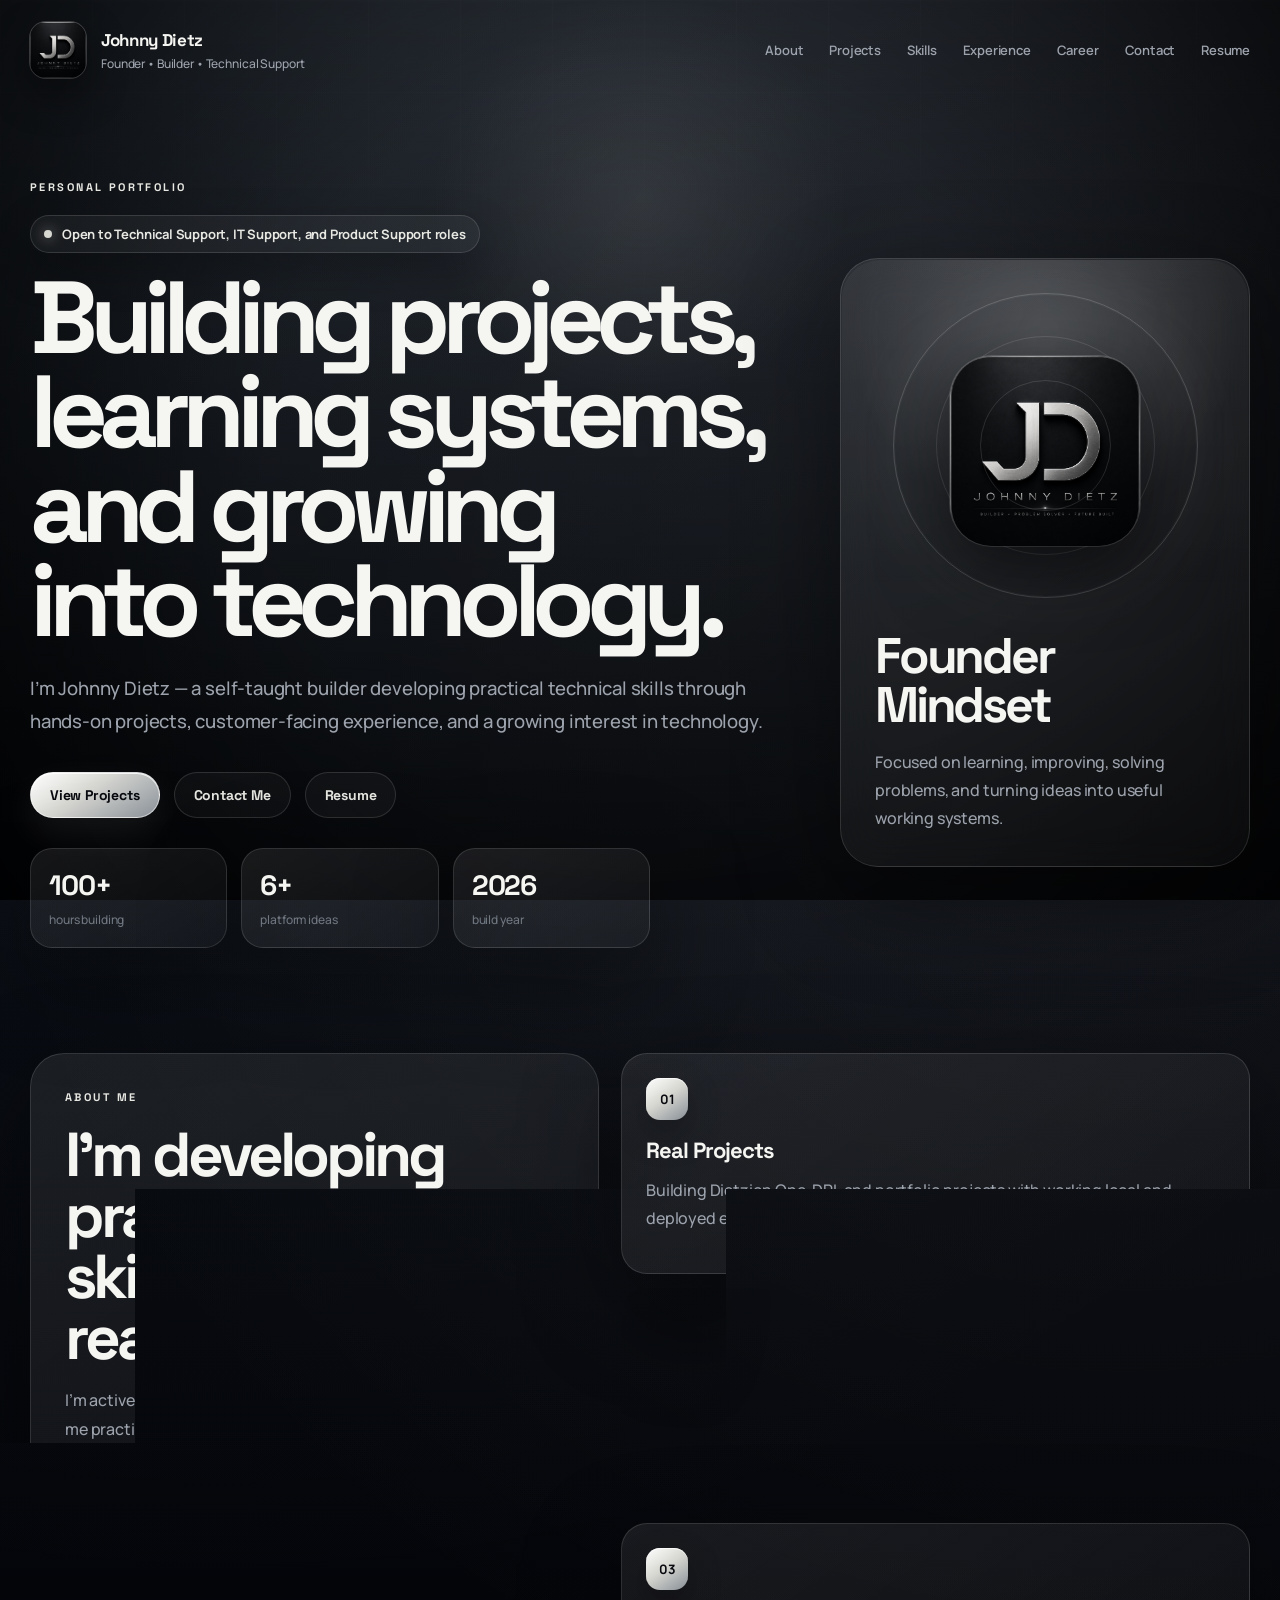
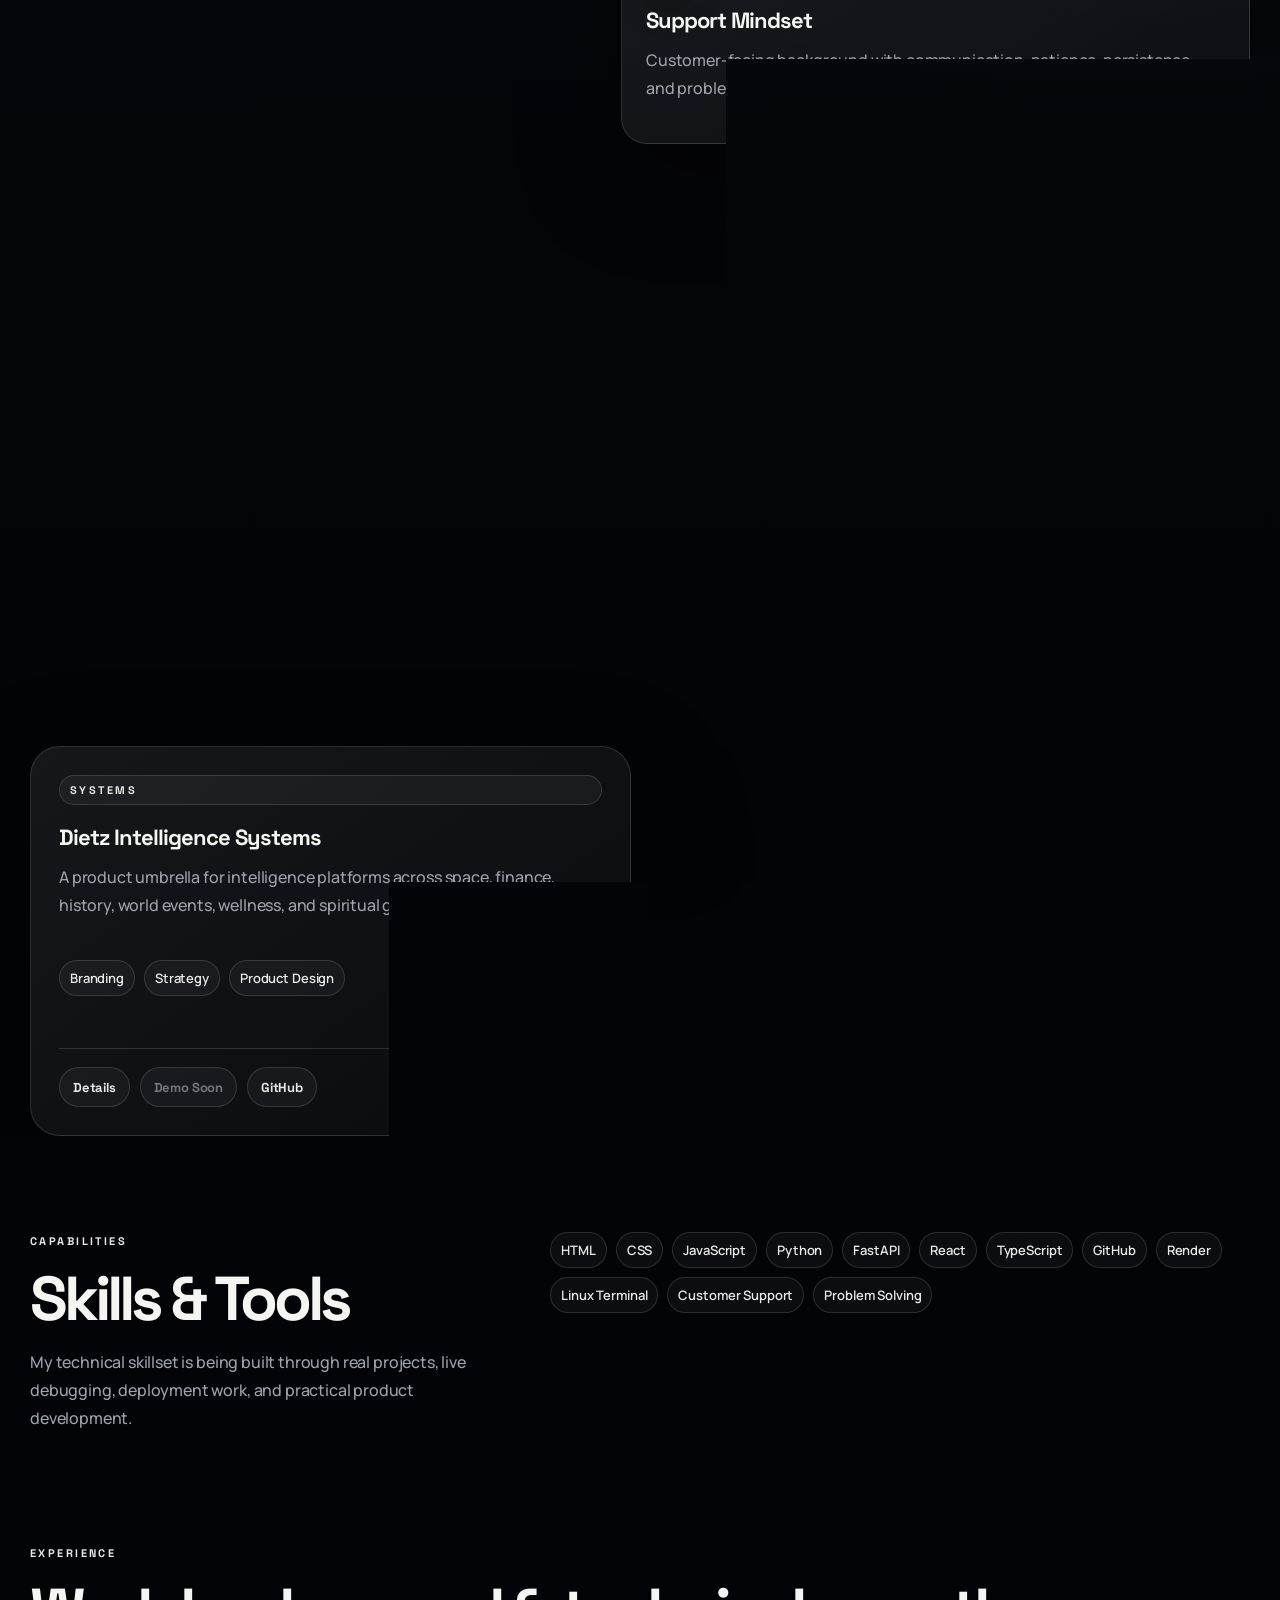
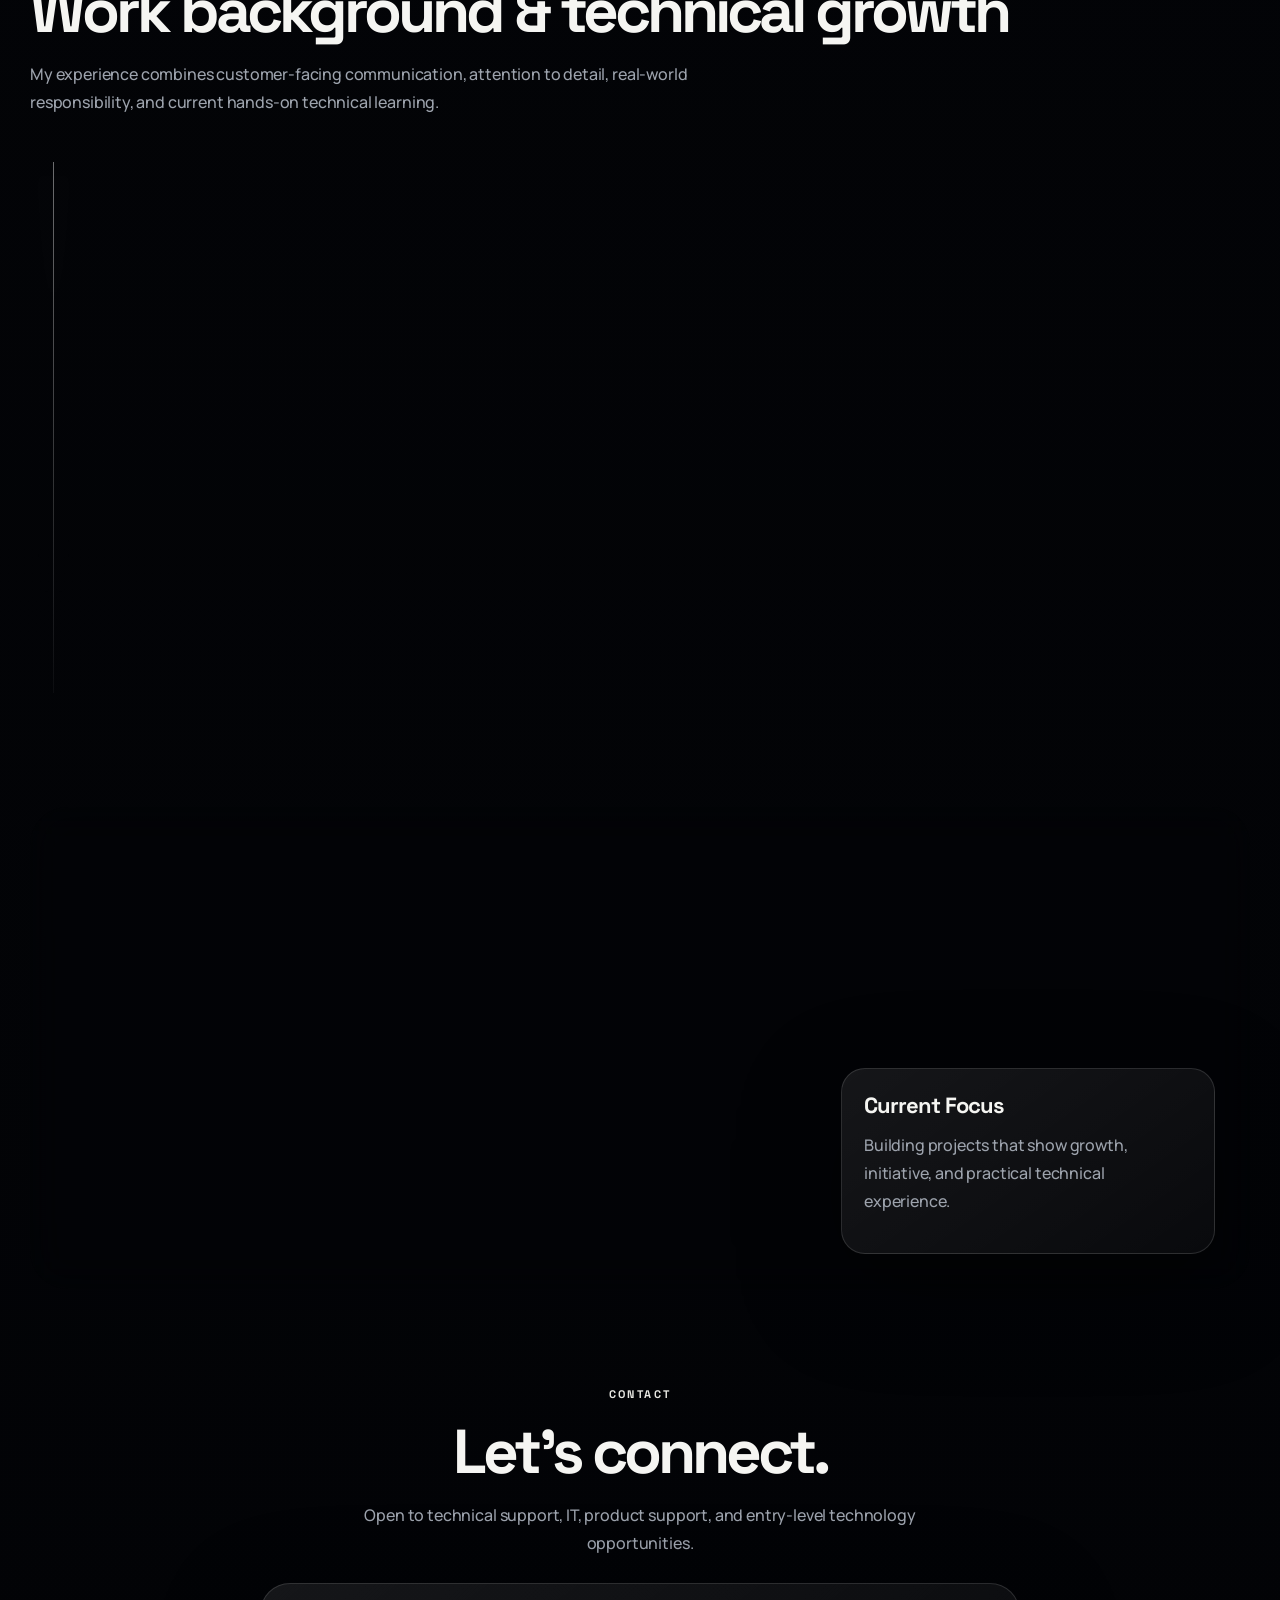
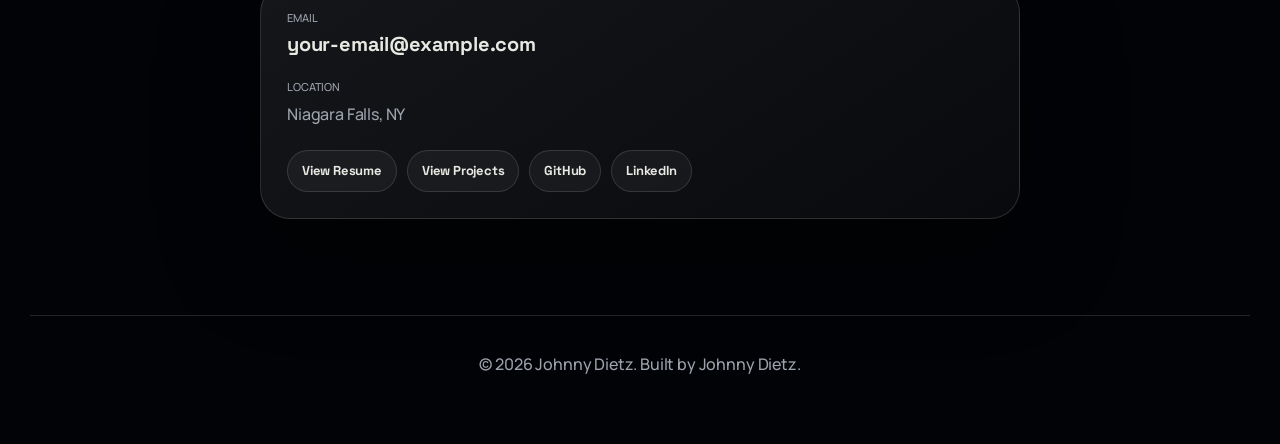
==== commit 1e74f2d1: "Replace placeholder links with real profile links" ====
--- a/templates/index.html
+++ b/templates/index.html
@@ -338,8 +338,8 @@
         <div class="contact-links">
           <a href="/resume">View Resume</a>
           <a href="#projects">View Projects</a>
-          <a href="#" aria-disabled="true">GitHub Coming Soon</a>
-          <a href="#" aria-disabled="true">LinkedIn Coming Soon</a>
+          <a href="https://github.com/johnny7james" target="_blank" rel="noopener">GitHub</a>
+          <a href="https://www.linkedin.com/in/johnny-dietz-b0ab7422a/" target="_blank" rel="noopener">LinkedIn</a>
         </div>
       </div>
     </section>
--- a/static/style.css
+++ b/static/style.css
@@ -1527,3 +1527,16 @@
     padding: 22px;
   }
 }
+
+/* V2.3 Inline professional links */
+.contact-box span a,
+.resume-contact a {
+  color: var(--silver);
+  text-decoration: none;
+  border-bottom: 1px solid rgba(255,255,255,0.22);
+}
+
+.contact-box span a:hover,
+.resume-contact a:hover {
+  border-color: rgba(255,255,255,0.5);
+}
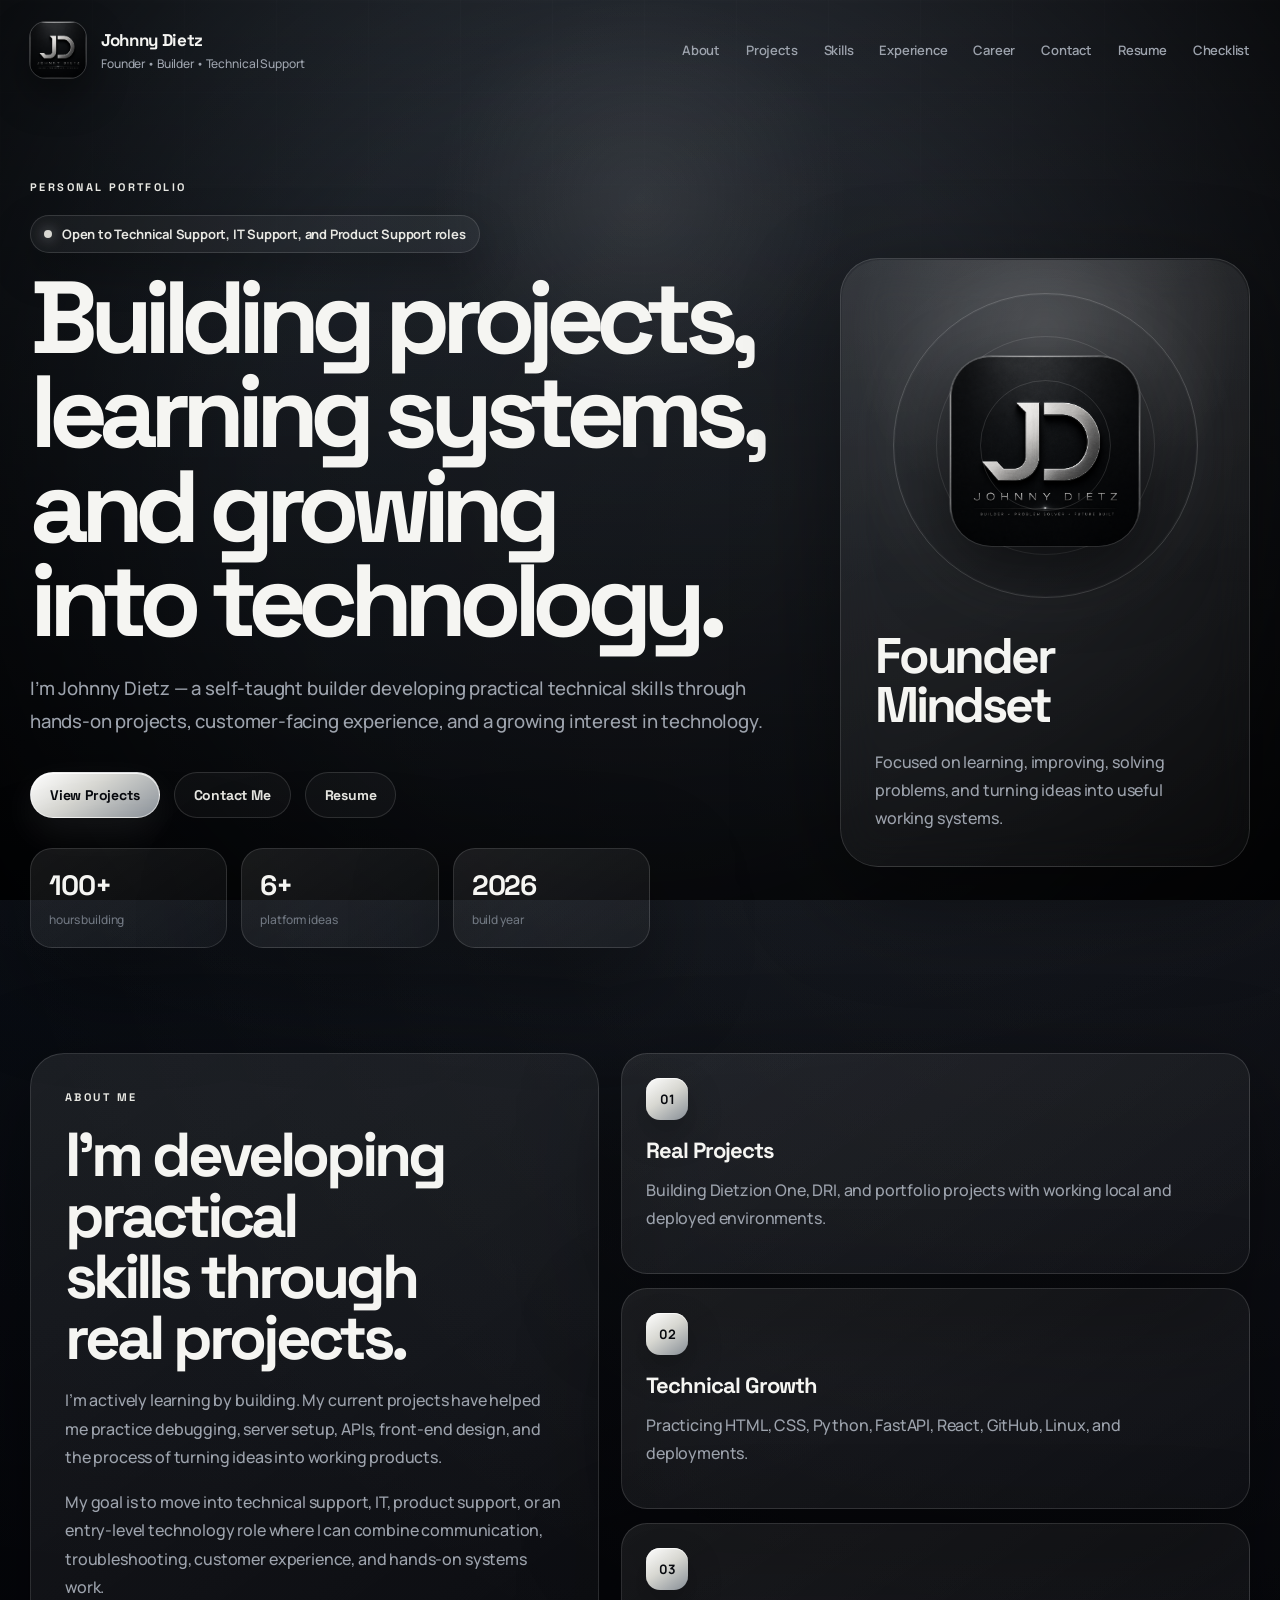
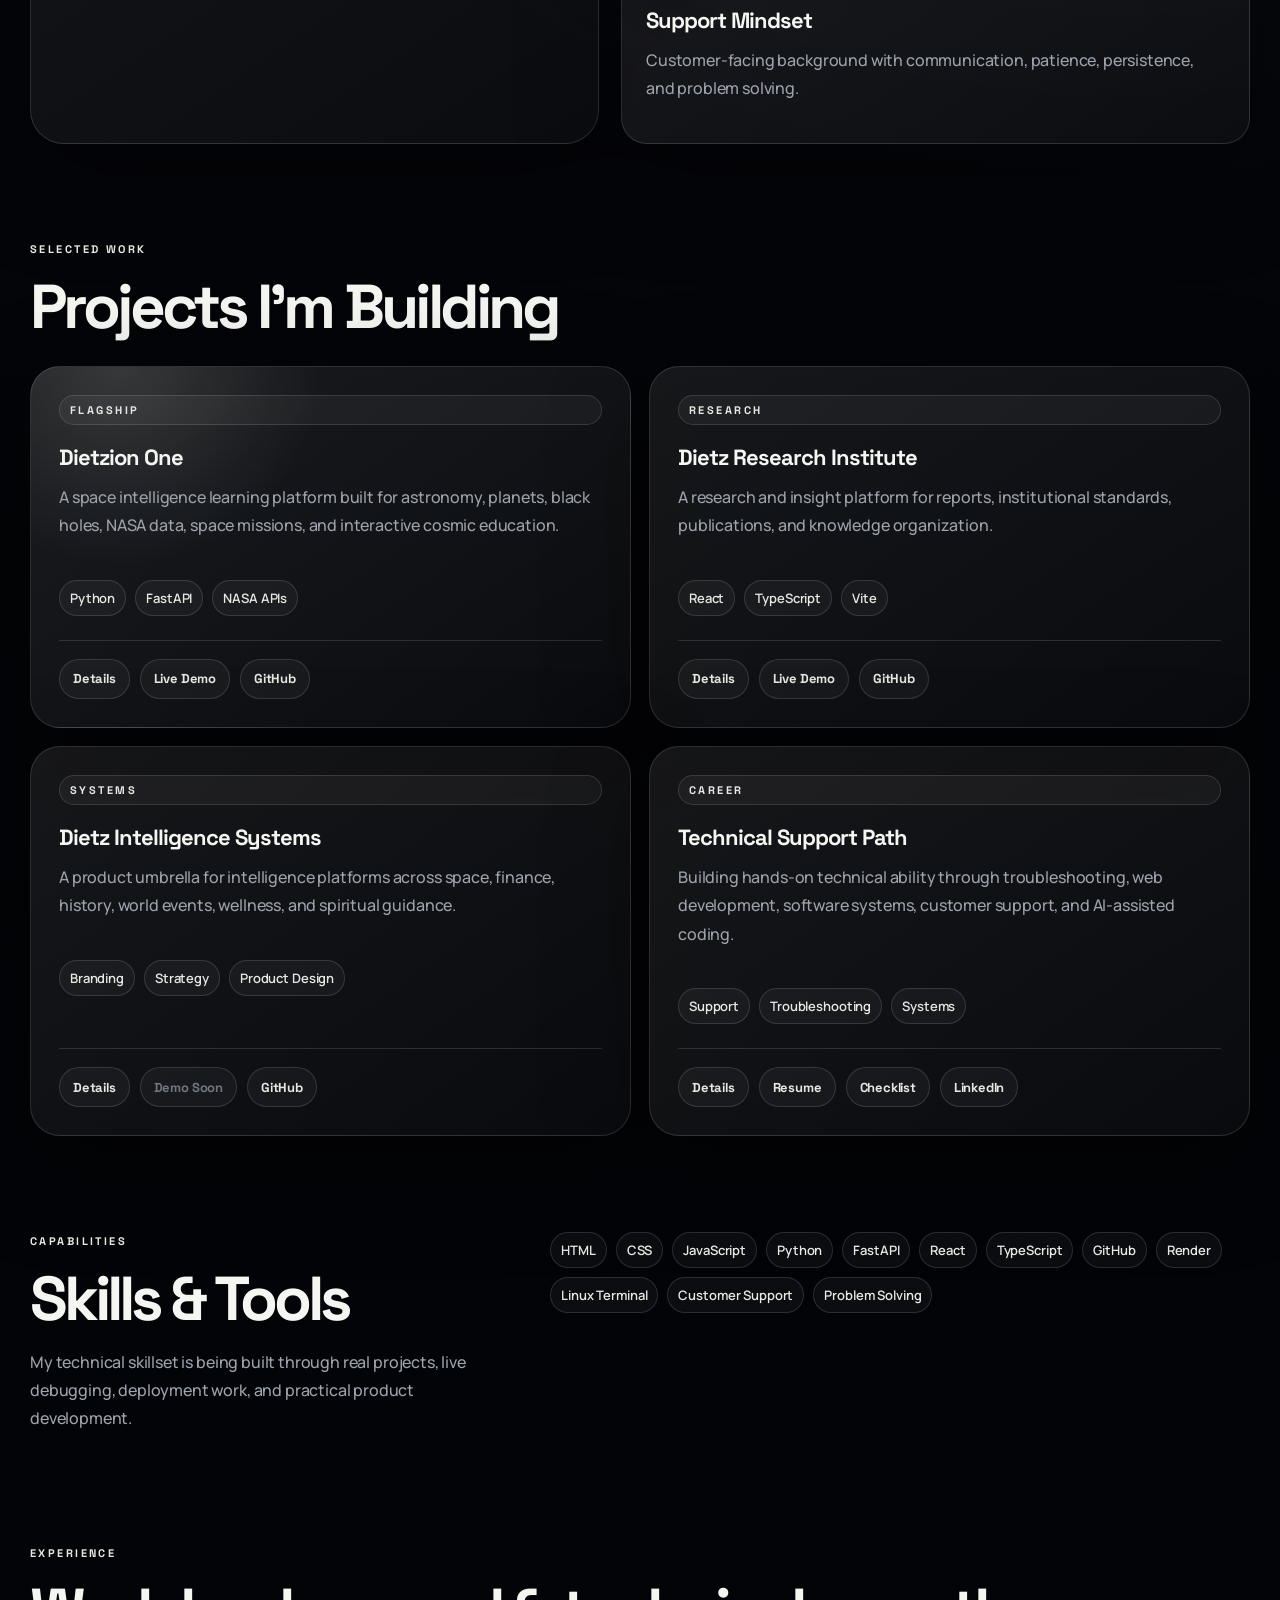
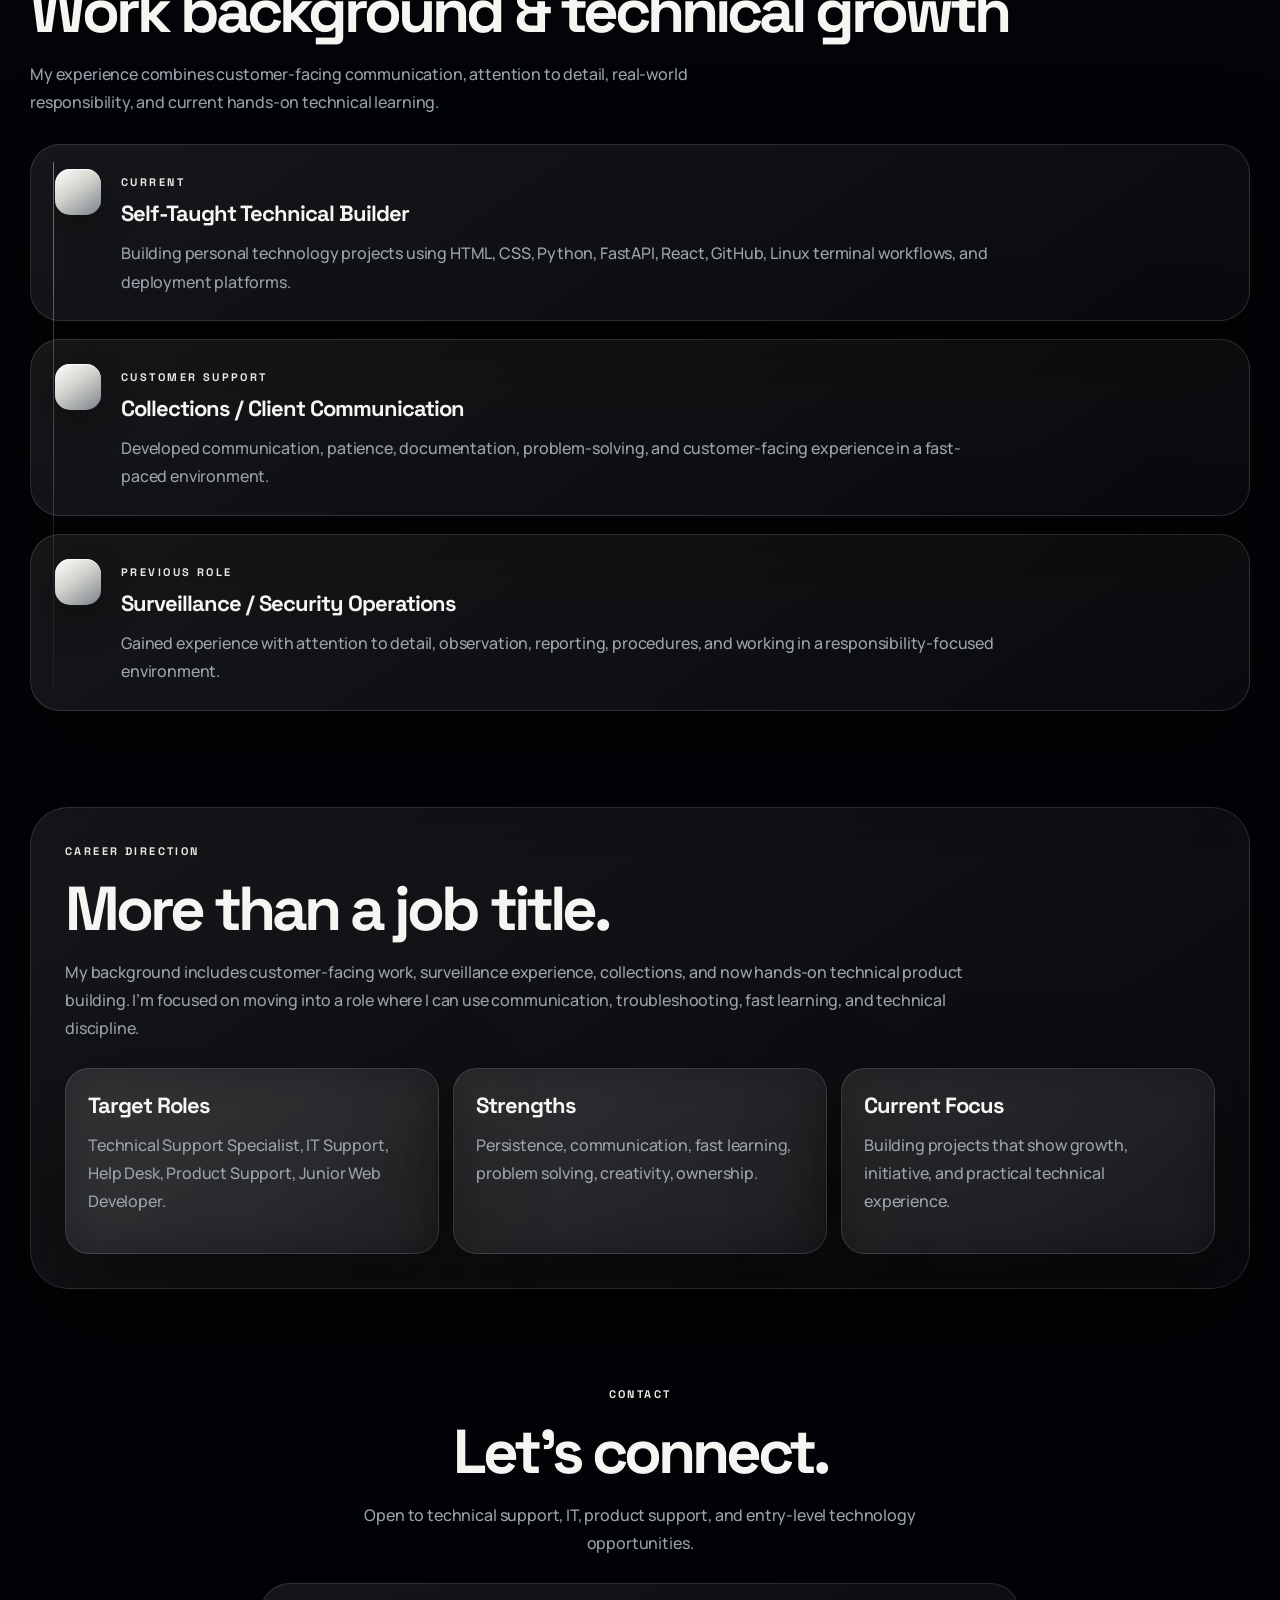
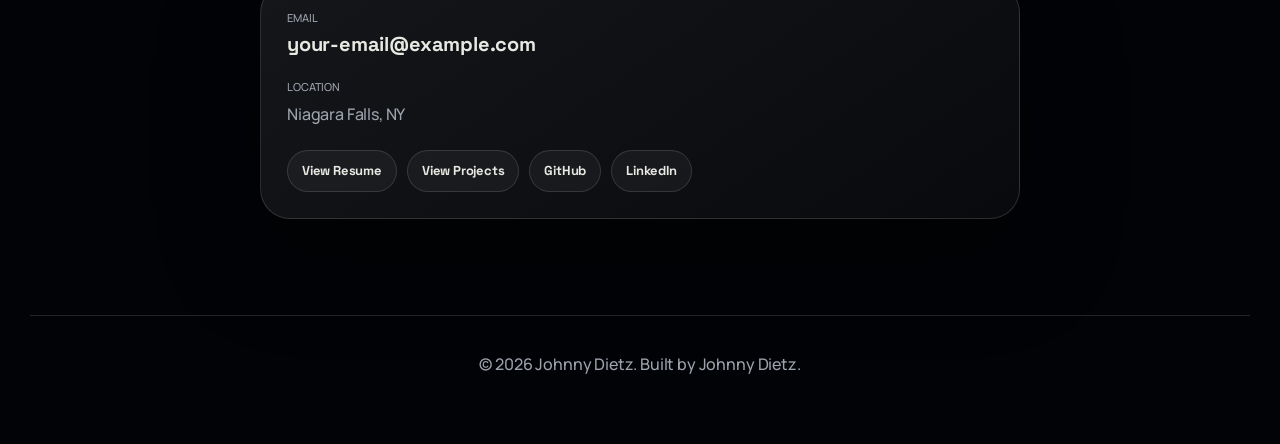
==== commit 5566f4b9: "Add portfolio launch checklist page" ====
--- a/templates/index.html
+++ b/templates/index.html
@@ -38,6 +38,7 @@
       <a href="#career">Career</a>
       <a href="#contact">Contact</a>
       <a href="/resume">Resume</a>
+      <a href="/checklist">Checklist</a>
     </nav>
   </header>
 
@@ -210,6 +211,7 @@
           <div class="project-actions">
             <a href="/projects/technical-support-path">Details</a>
             <a href="/resume">Resume</a>
+      <a href="/checklist">Checklist</a>
             <a href="https://www.linkedin.com/in/johnny-dietz-b0ab7422a/" target="_blank" rel="noopener">LinkedIn</a>
           </div>
         </article>
--- a/static/style.css
+++ b/static/style.css
@@ -1540,3 +1540,75 @@
 .resume-contact a:hover {
   border-color: rgba(255,255,255,0.5);
 }
+
+/* V2.4 404 page */
+.not-found {
+  min-height: 55vh;
+  display: grid;
+  align-content: center;
+}
+
+.not-found h1 {
+  margin-bottom: 18px;
+}
+
+.not-found p {
+  max-width: 620px;
+  font-size: 18px;
+}
+
+/* V2.5 Launch checklist page */
+.checklist-page {
+  margin-top: 54px;
+}
+
+.checklist-page > p {
+  max-width: 760px;
+  font-size: 18px;
+}
+
+.checklist-grid {
+  display: grid;
+  grid-template-columns: repeat(2, minmax(0, 1fr));
+  gap: 18px;
+  margin-top: 30px;
+}
+
+.check-card {
+  border: 1px solid var(--line);
+  border-radius: 30px;
+  padding: 28px;
+  background:
+    linear-gradient(145deg, rgba(255,255,255,0.08), rgba(255,255,255,0.032));
+  box-shadow: var(--shadow);
+  backdrop-filter: blur(22px);
+}
+
+.check-card span {
+  width: 42px;
+  height: 42px;
+  margin-bottom: 16px;
+  display: inline-flex;
+  align-items: center;
+  justify-content: center;
+  color: #080a0f;
+  border-radius: 14px;
+  font-family: var(--font-display);
+  font-size: 13px;
+  font-weight: 800;
+  background:
+    linear-gradient(145deg, #ffffff 0%, #d7d7d1 46%, #878e96 100%);
+}
+
+.check-card ul {
+  margin: 0;
+  padding-left: 21px;
+  color: var(--muted);
+  line-height: 1.9;
+}
+
+@media (max-width: 920px) {
+  .checklist-grid {
+    grid-template-columns: 1fr;
+  }
+}
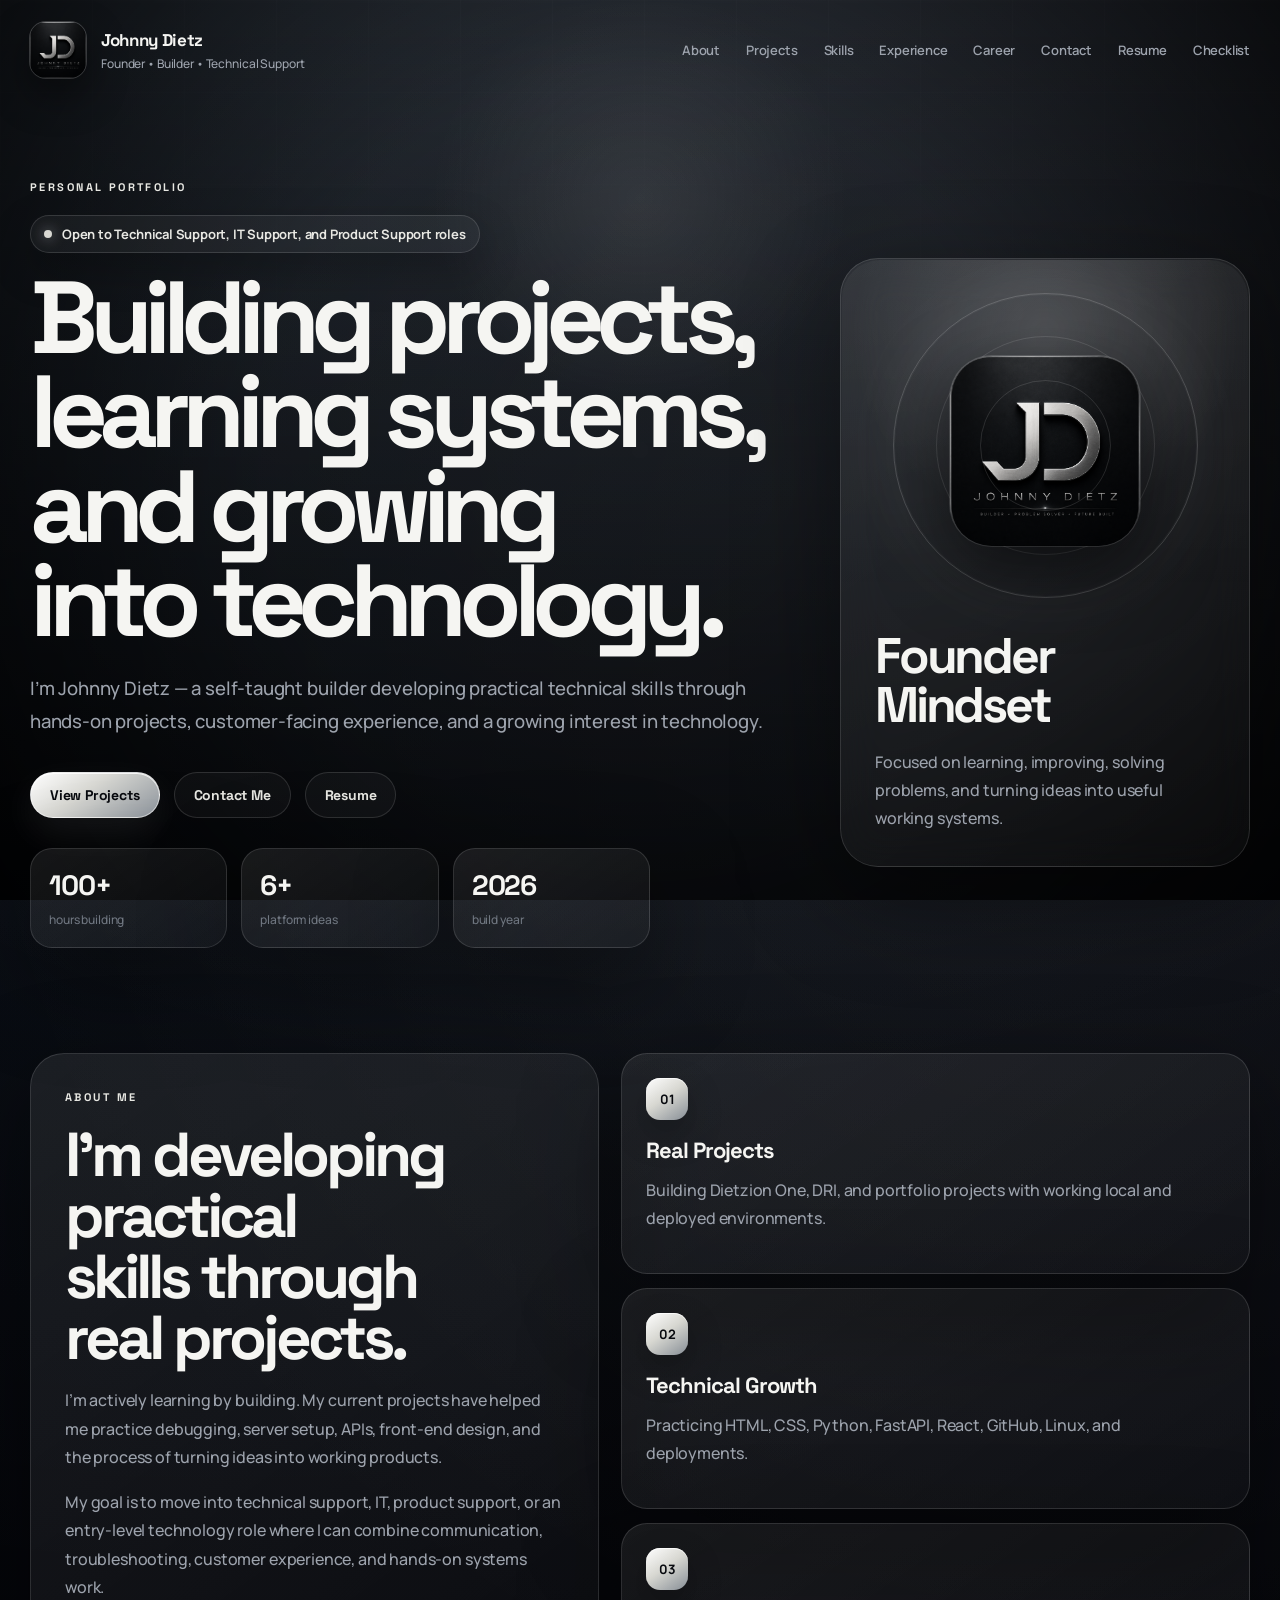
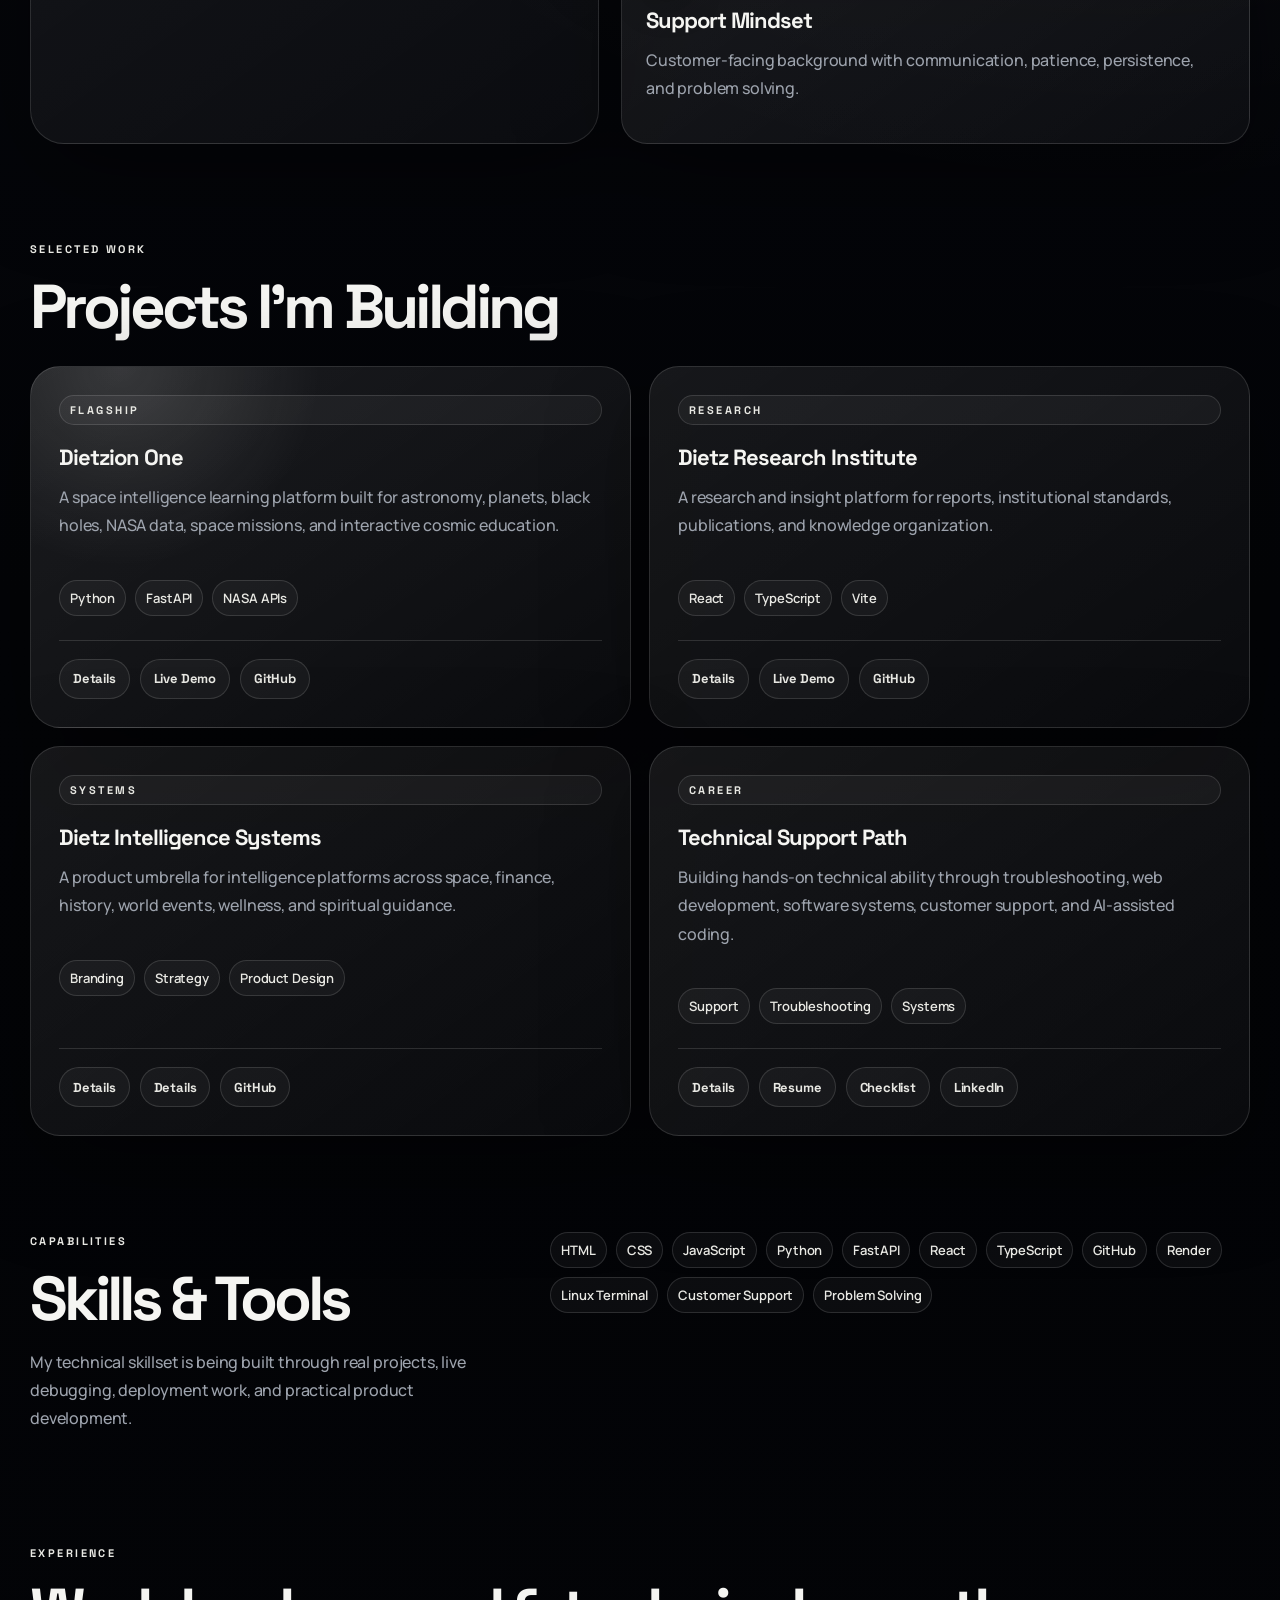
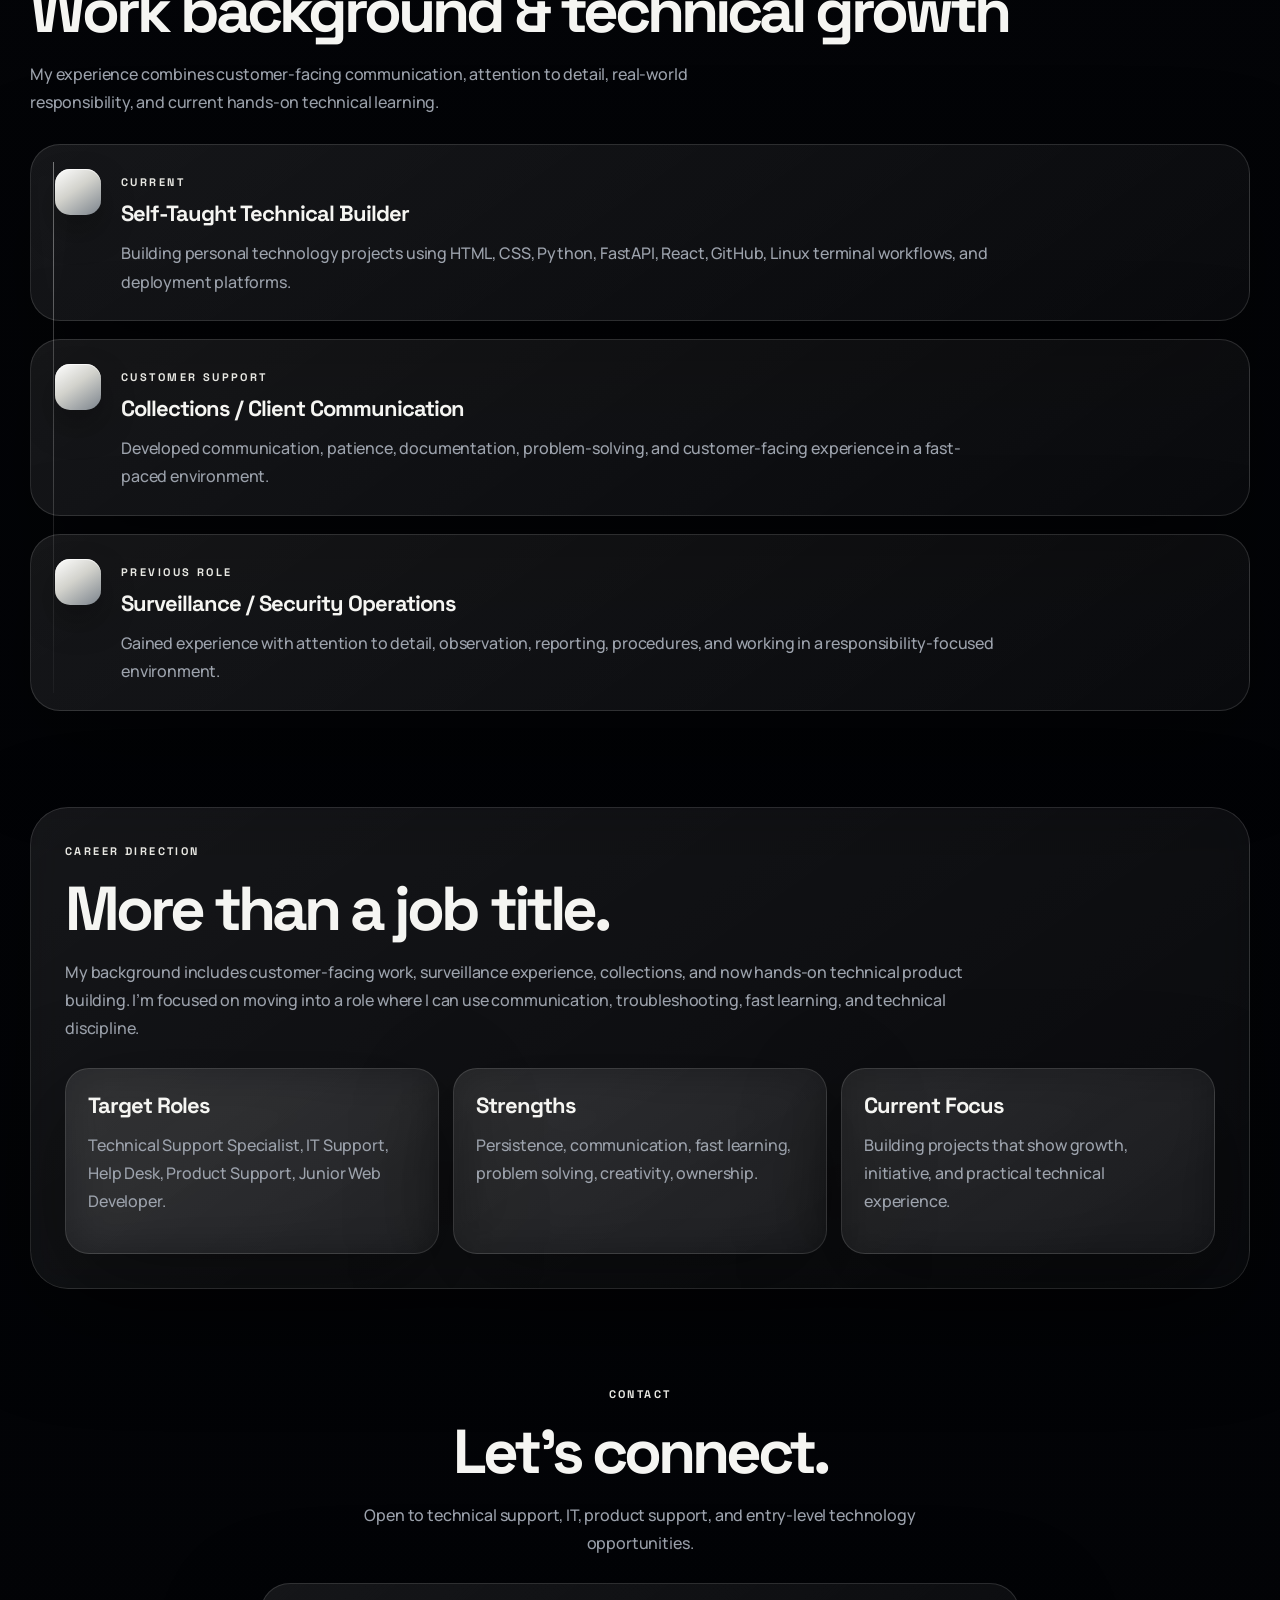
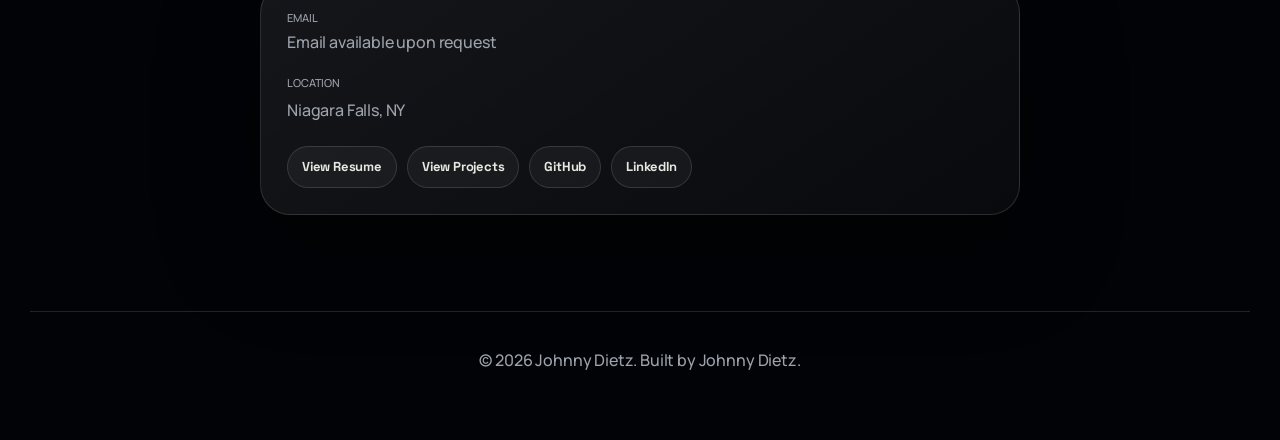
==== commit d64aa992: "Remove remaining portfolio placeholders" ====
--- a/templates/index.html
+++ b/templates/index.html
@@ -188,7 +188,7 @@
 
           <div class="project-actions">
             <a href="/projects/dietz-intelligence-systems">Details</a>
-            <a href="#projects" aria-disabled="true">Demo Soon</a>
+            <a href="/projects/dietz-intelligence-systems">Details</a>
             <a href="https://github.com/johnny7james" target="_blank" rel="noopener">GitHub</a>
           </div>
         </article>
@@ -329,7 +329,7 @@
       <div class="contact-box professional-contact">
         <div>
           <span class="contact-label">Email</span>
-          <a href="mailto:your-email@example.com">your-email@example.com</a>
+          <span>Email available upon request</span>
         </div>
 
         <div>
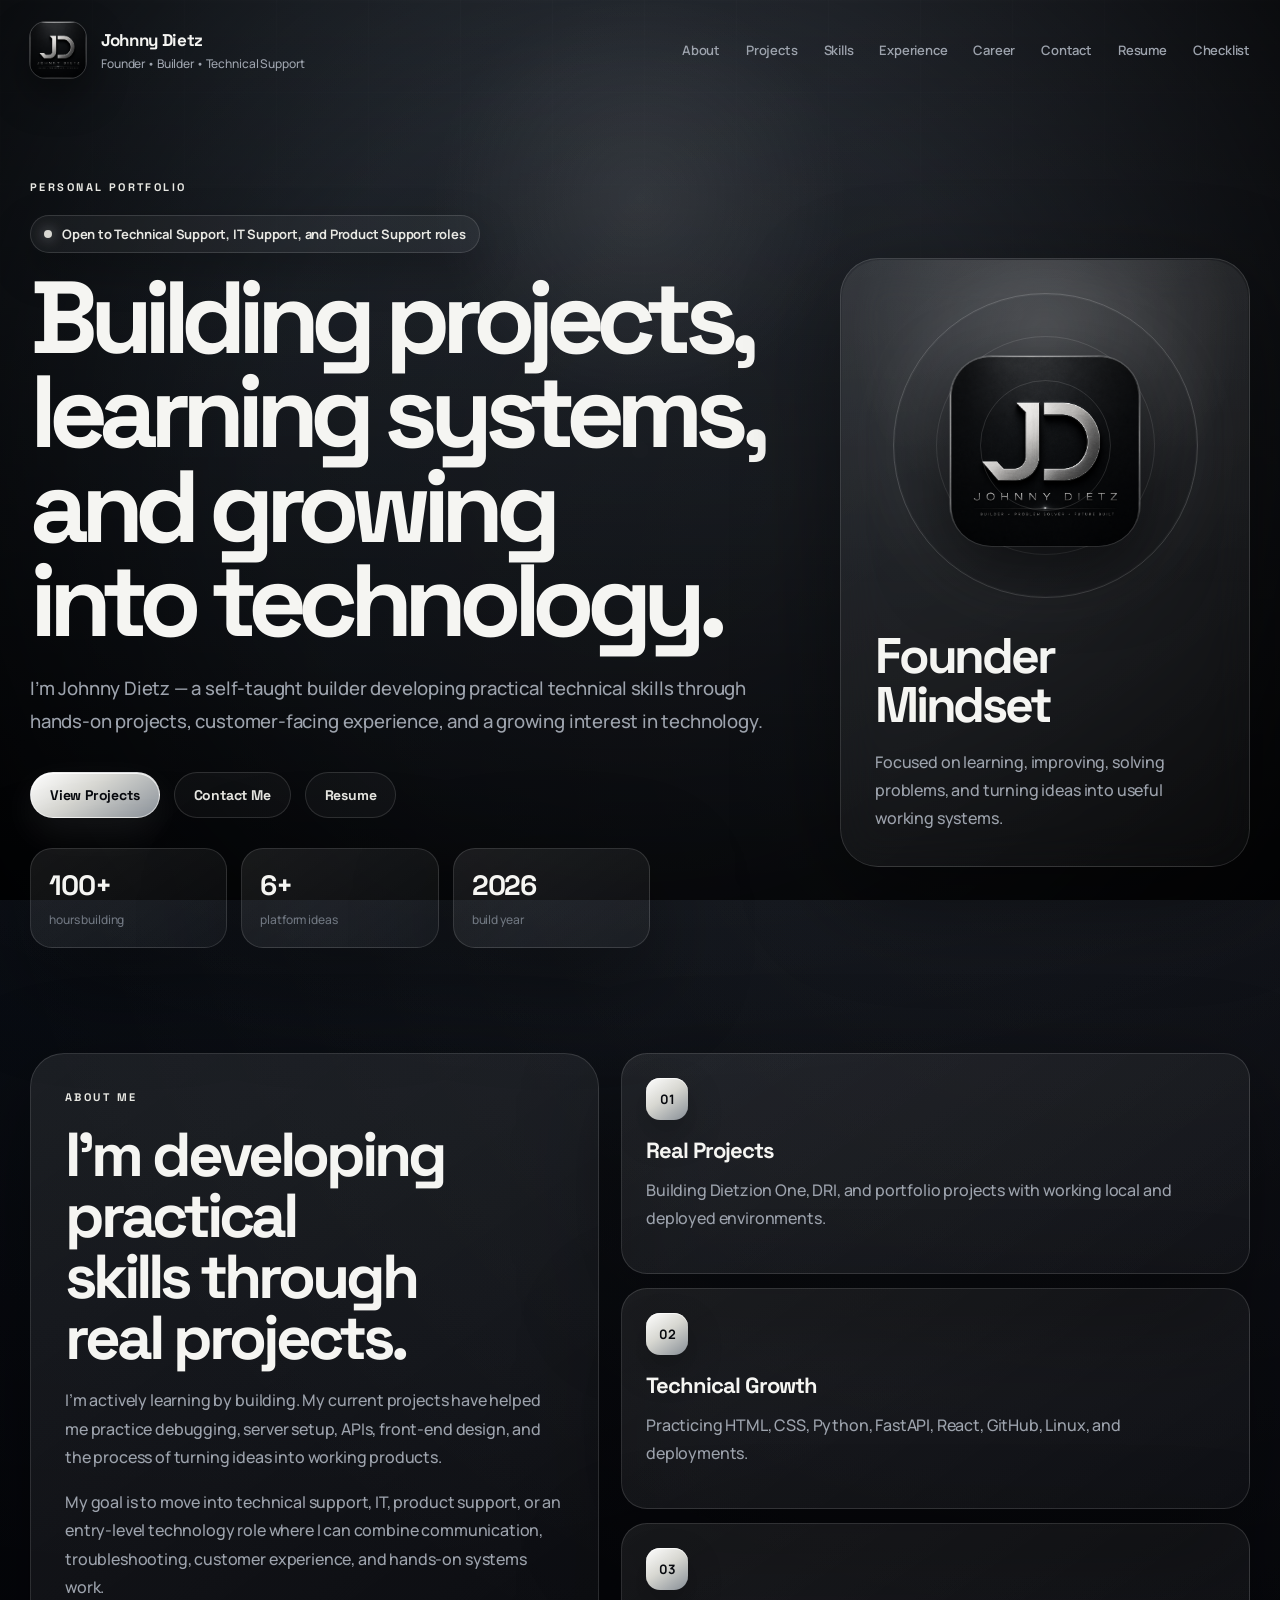
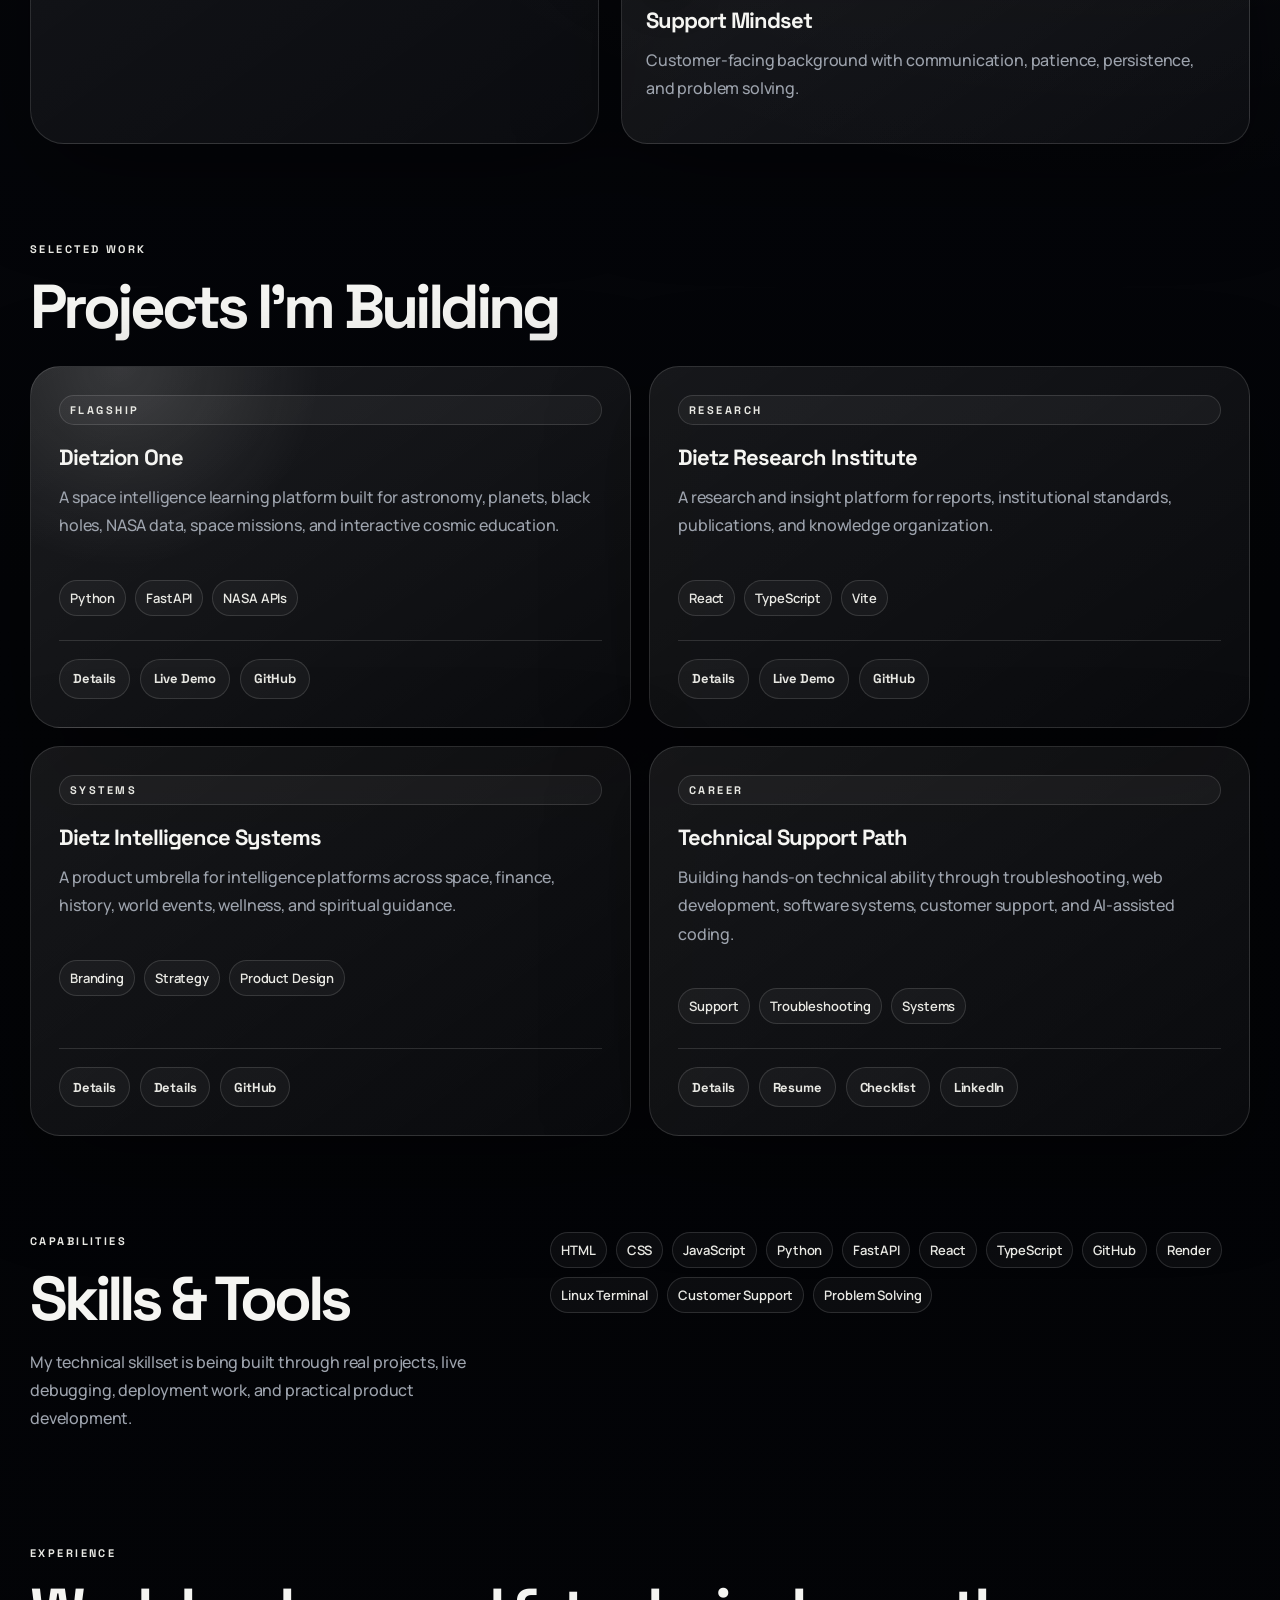
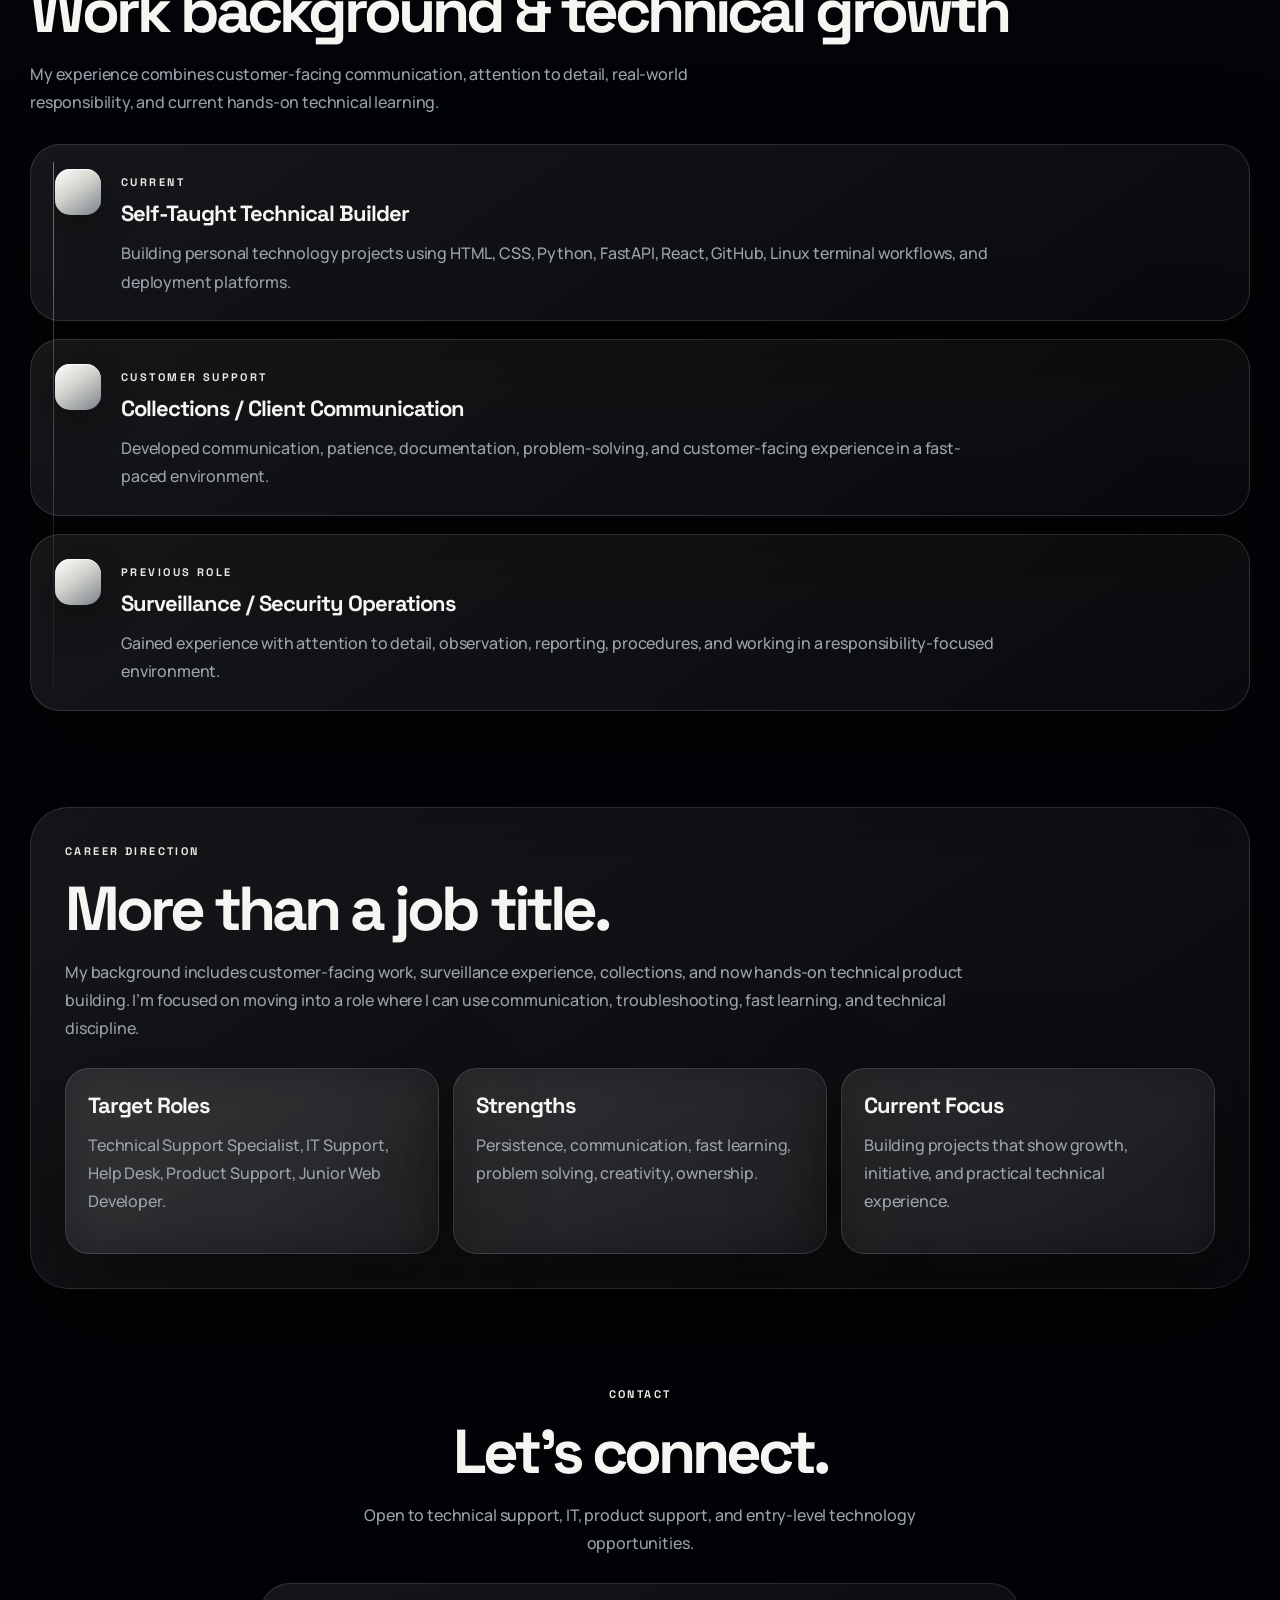
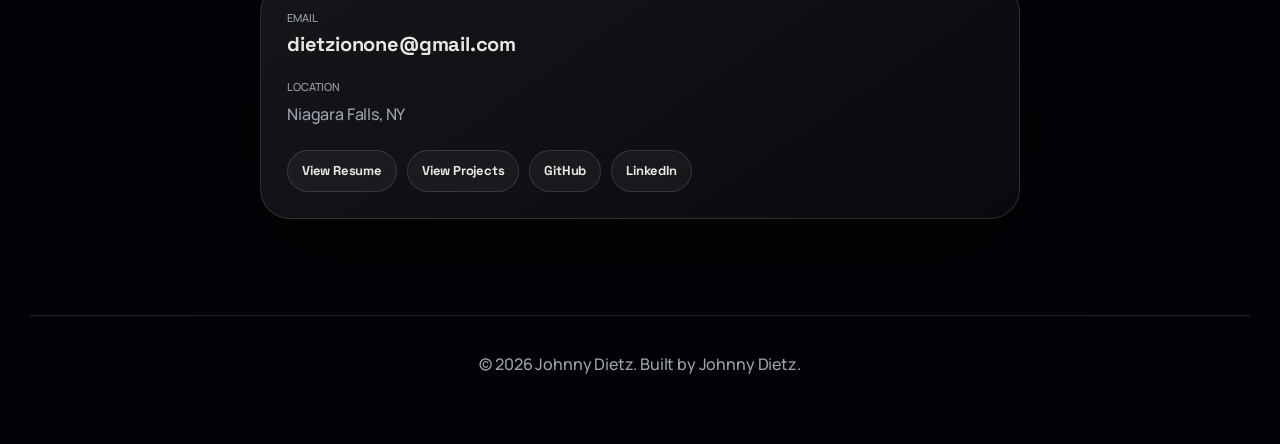
==== commit 22ca8f9b: "Add visible portfolio contact email" ====
--- a/templates/index.html
+++ b/templates/index.html
@@ -329,7 +329,7 @@
       <div class="contact-box professional-contact">
         <div>
           <span class="contact-label">Email</span>
-          <span>Email available upon request</span>
+          <a href="mailto:dietzionone@gmail.com">dietzionone@gmail.com</a>
         </div>
 
         <div>
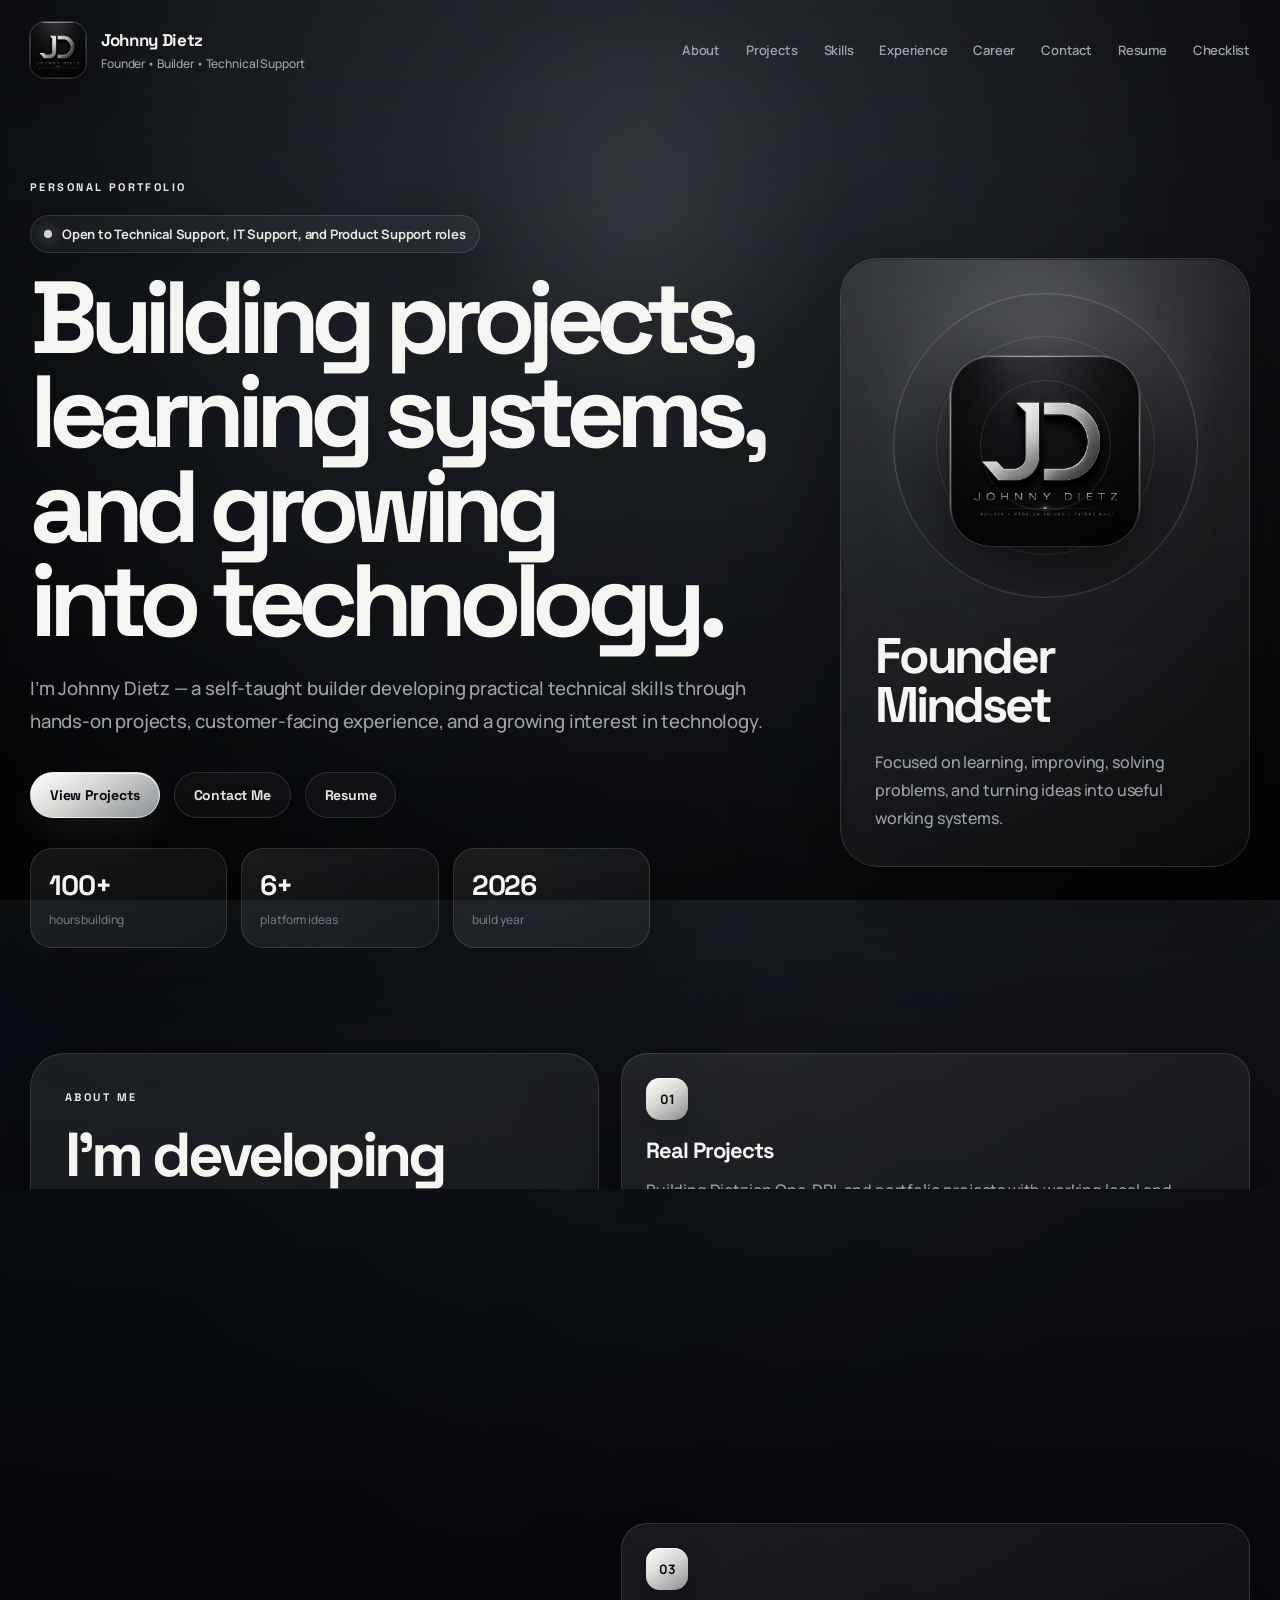
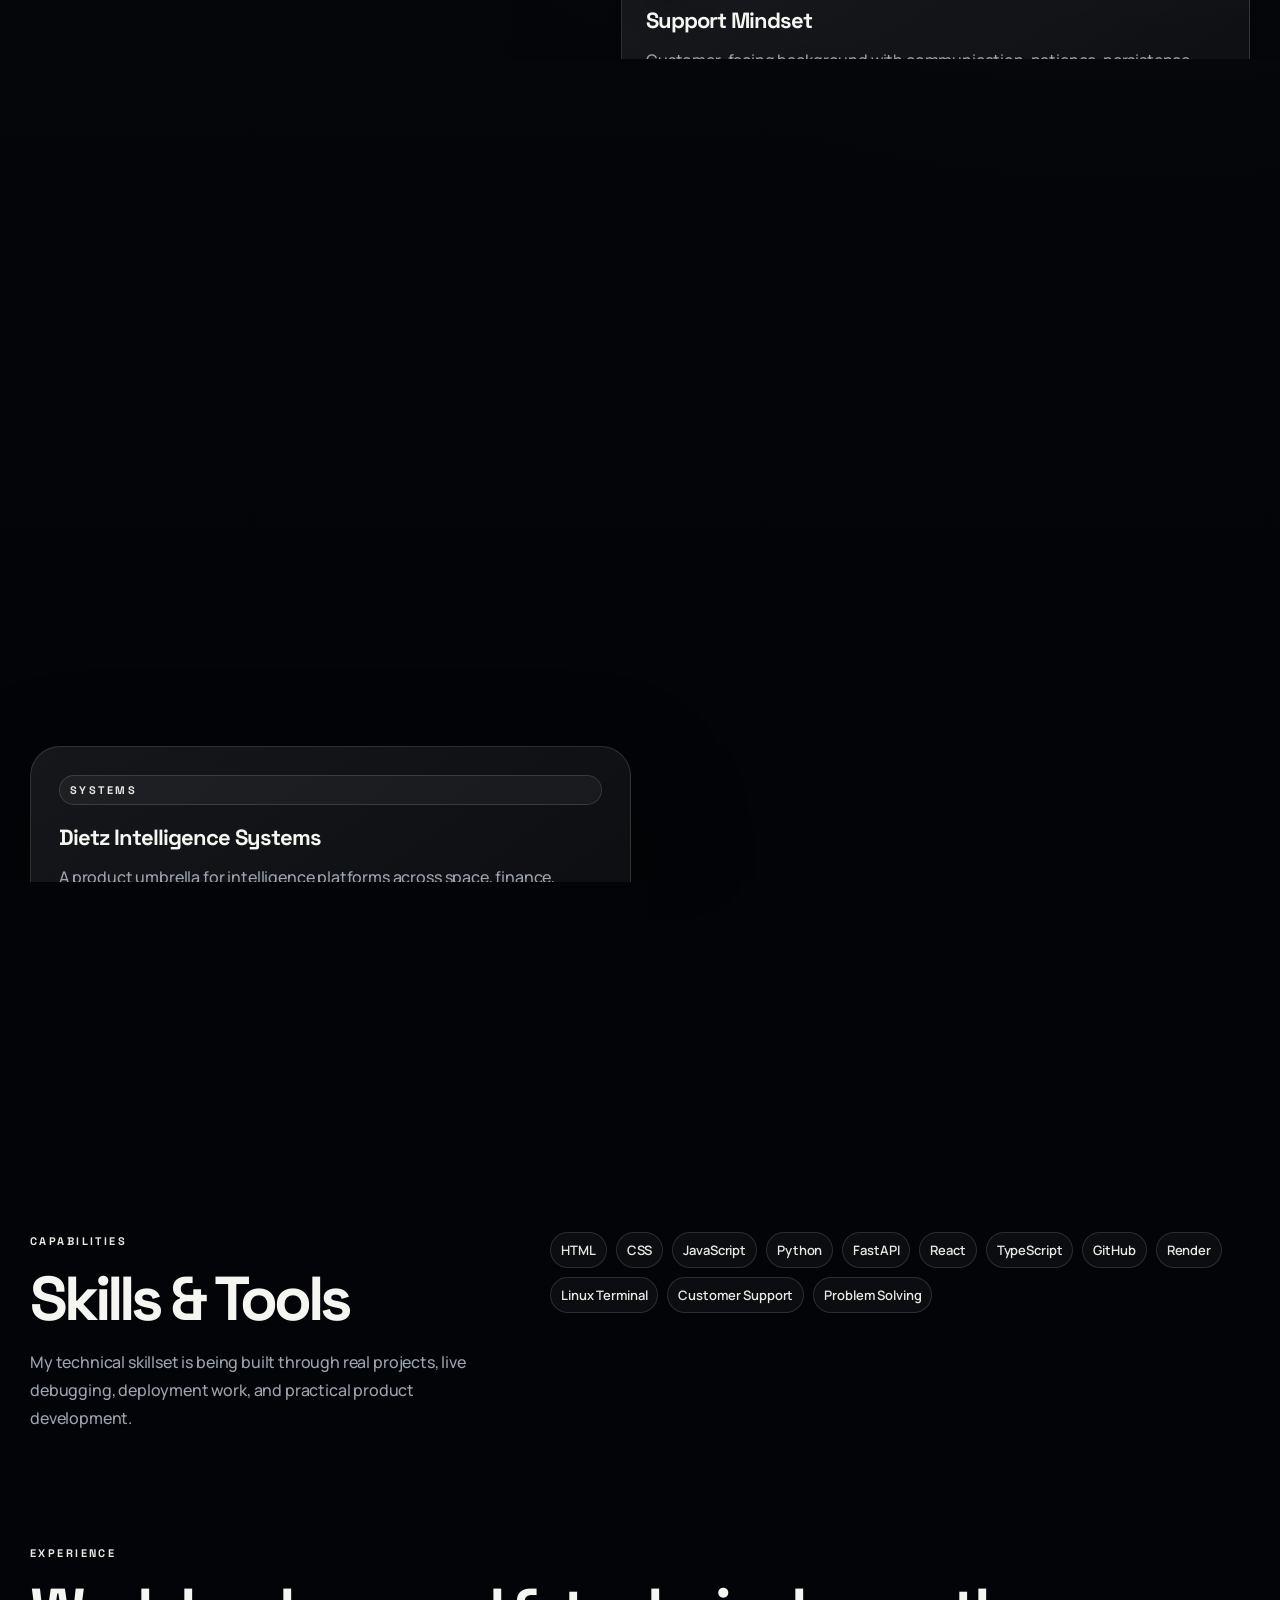
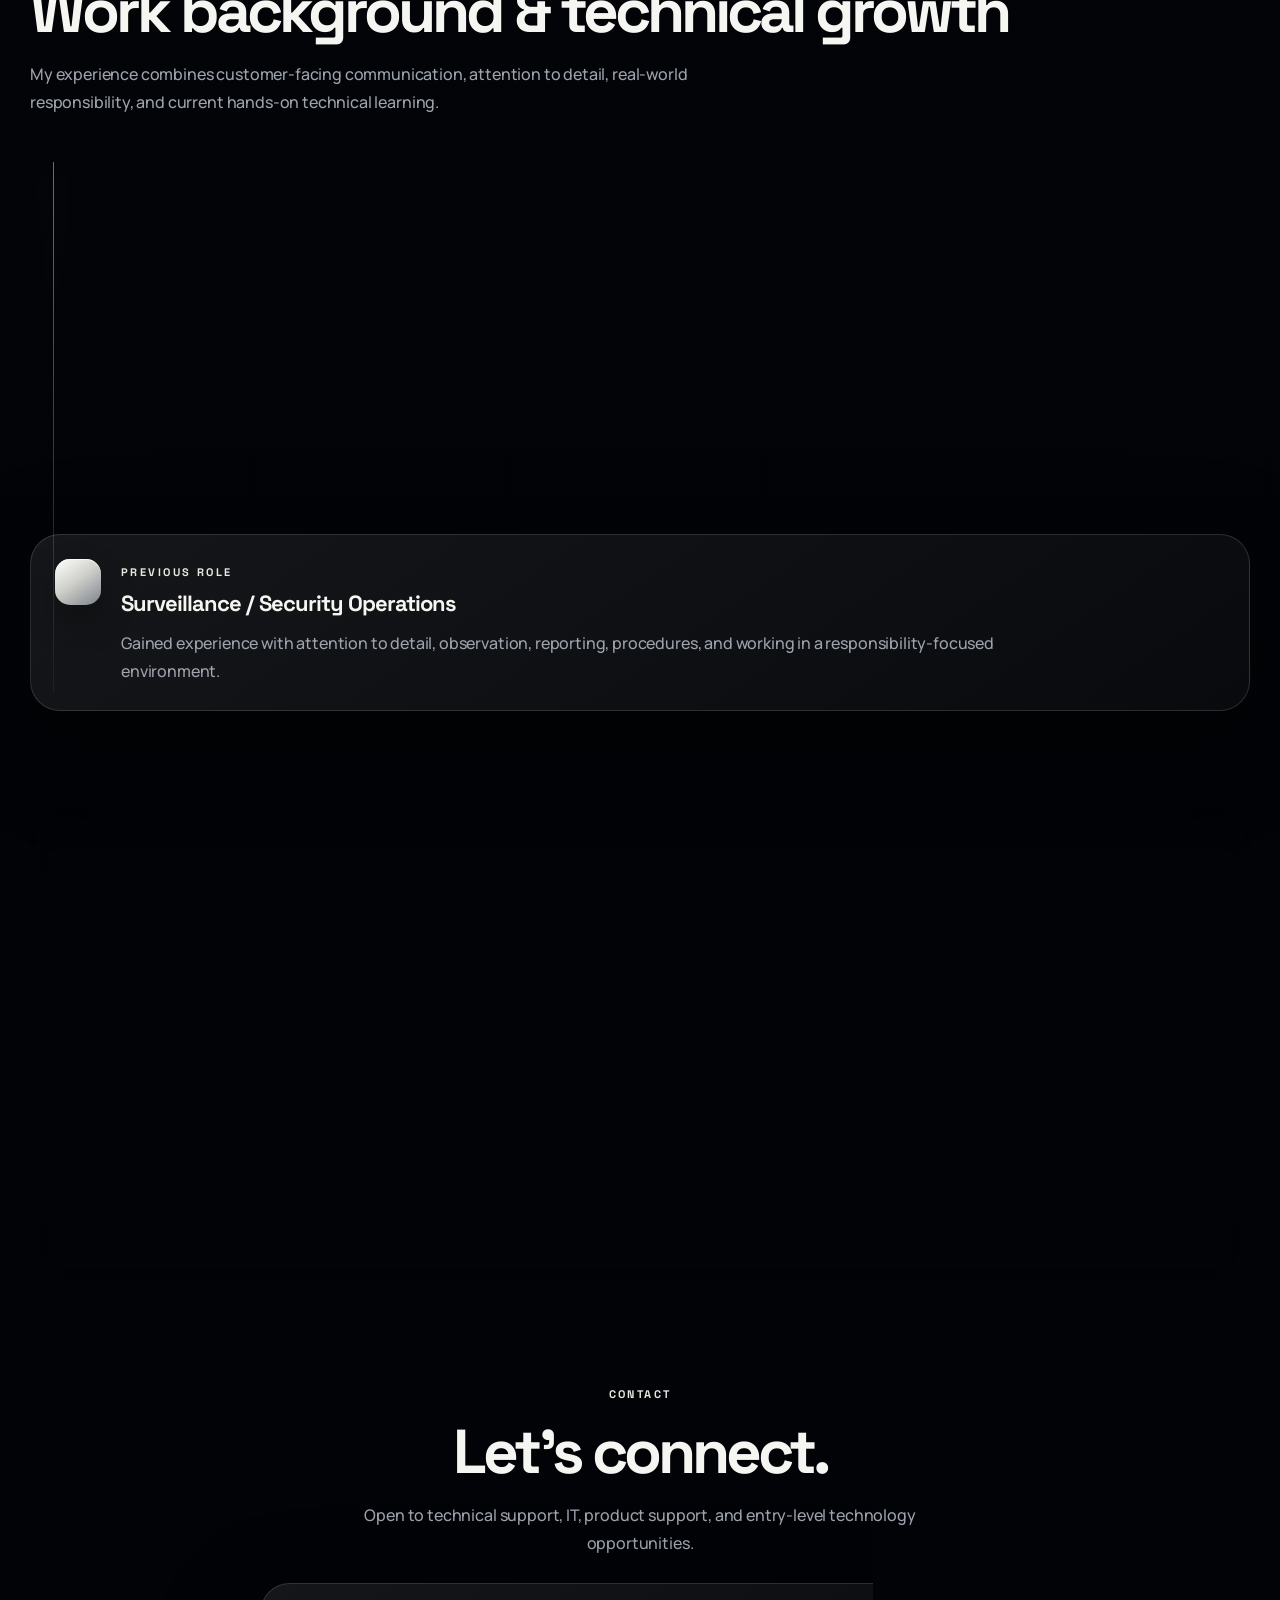
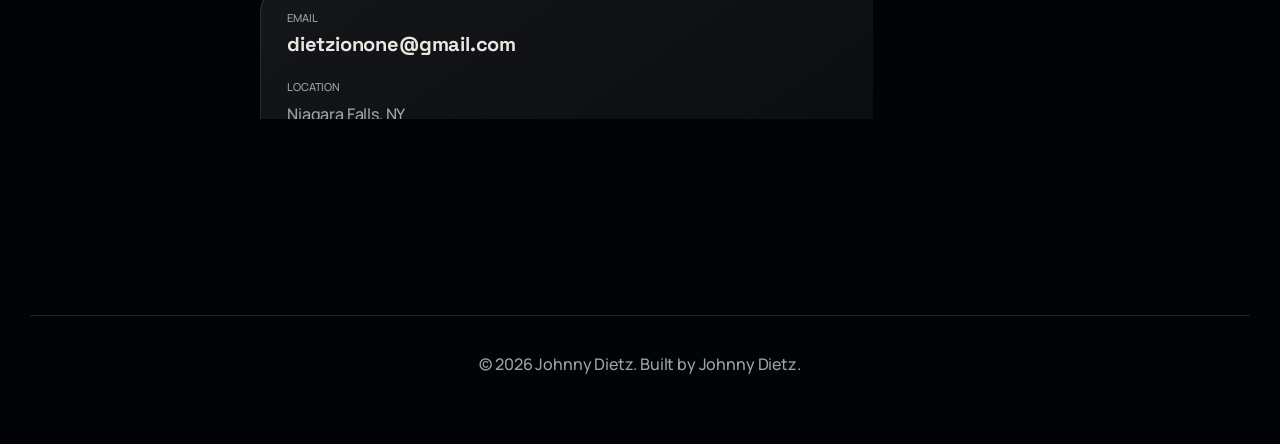
==== commit 0362523f: "Fix live portfolio contact information" ====
--- a/templates/index.html
+++ b/templates/index.html
@@ -329,7 +329,7 @@
       <div class="contact-box professional-contact">
         <div>
           <span class="contact-label">Email</span>
-          <a href="mailto:dietzionone@gmail.com">dietzionone@gmail.com</a>
+          <a href="mailto:dietzionone@gmail.com"><a href="mailto:dietzionone@gmail.com">dietzionone@gmail.com</a></a>
         </div>
 
         <div>
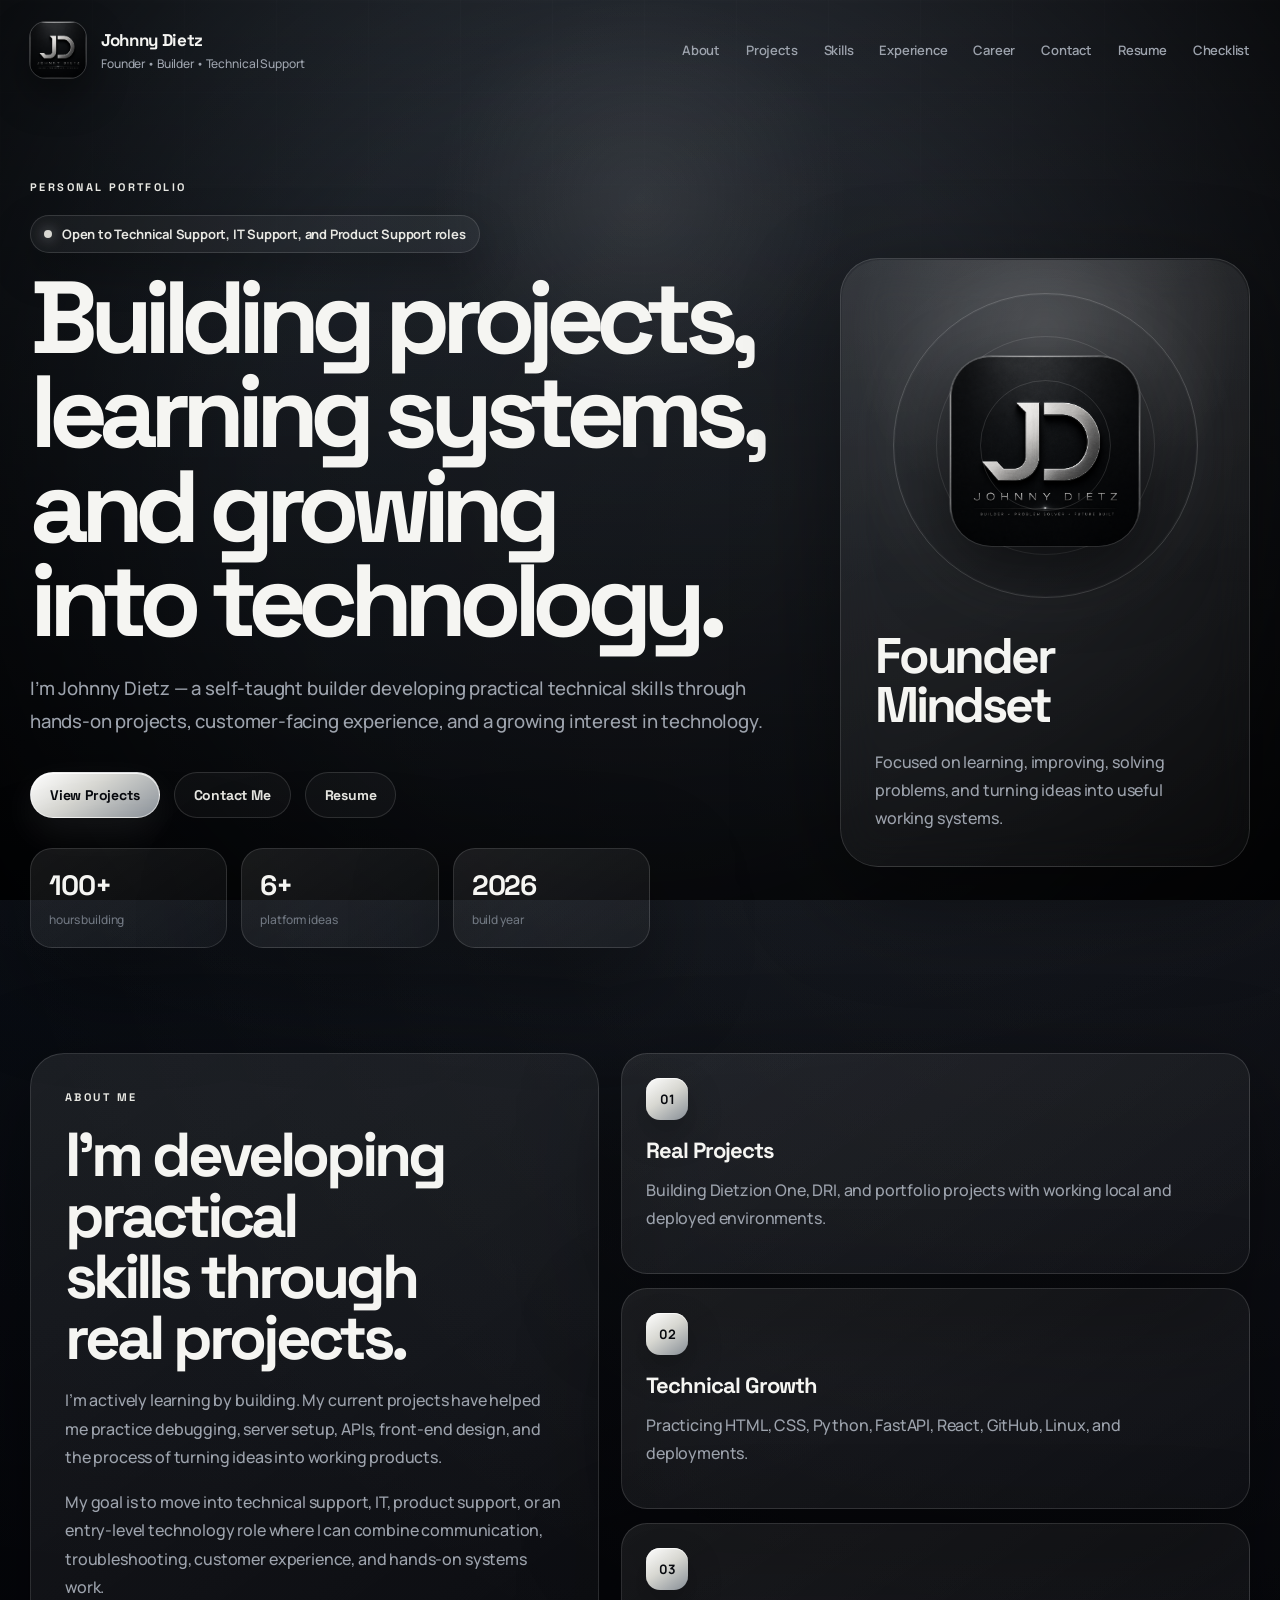
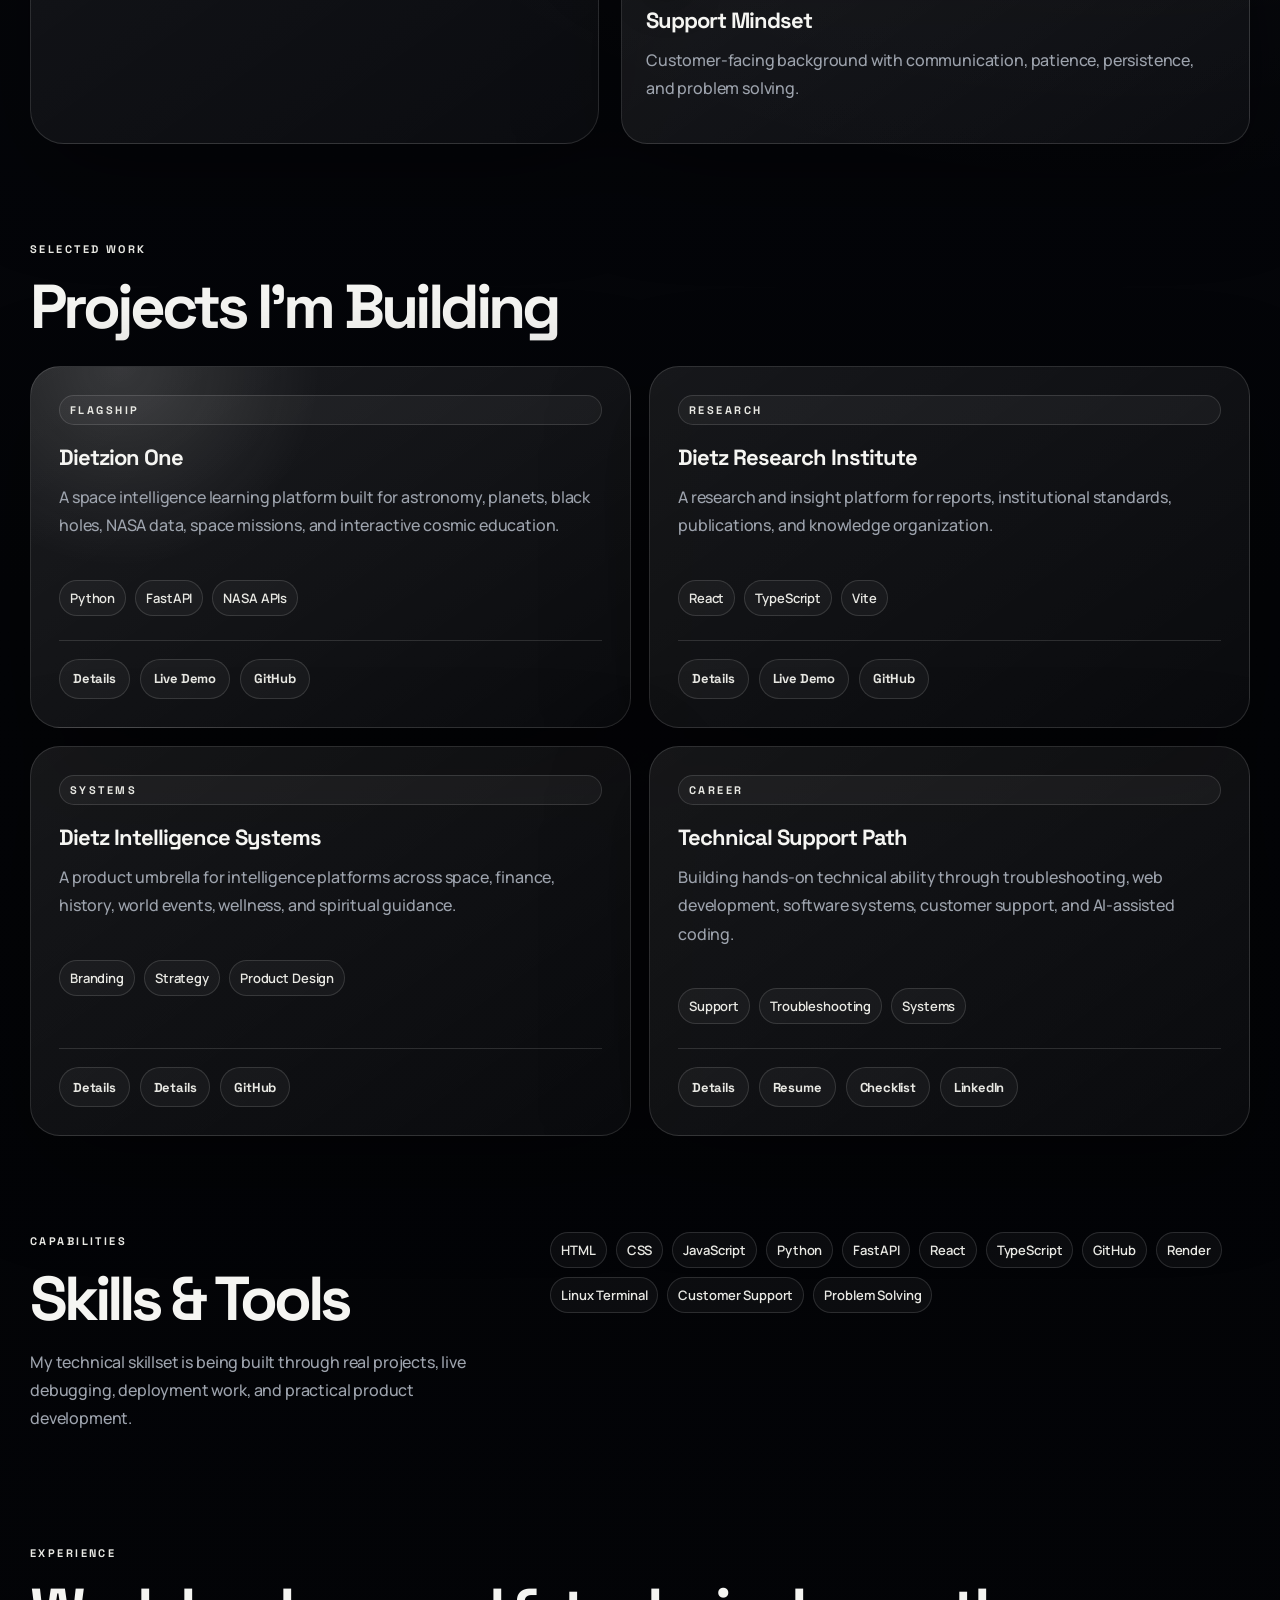
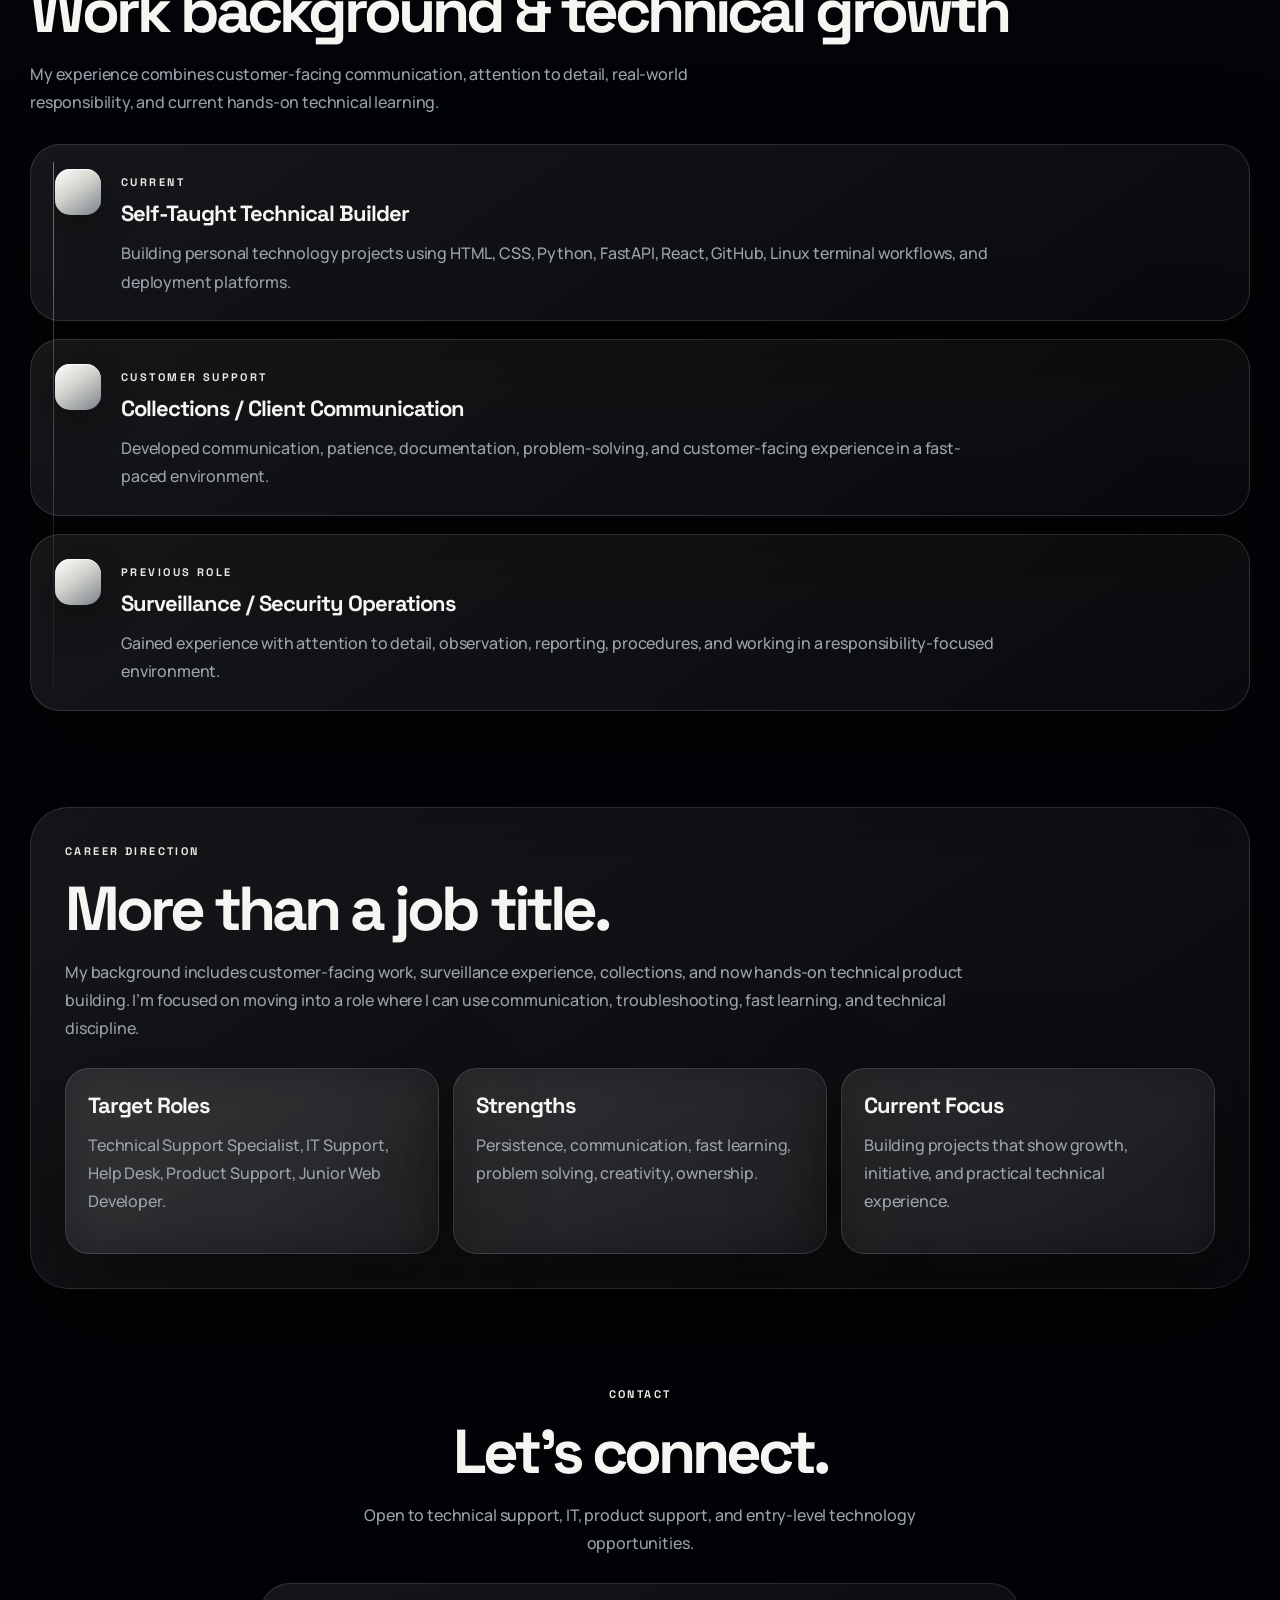
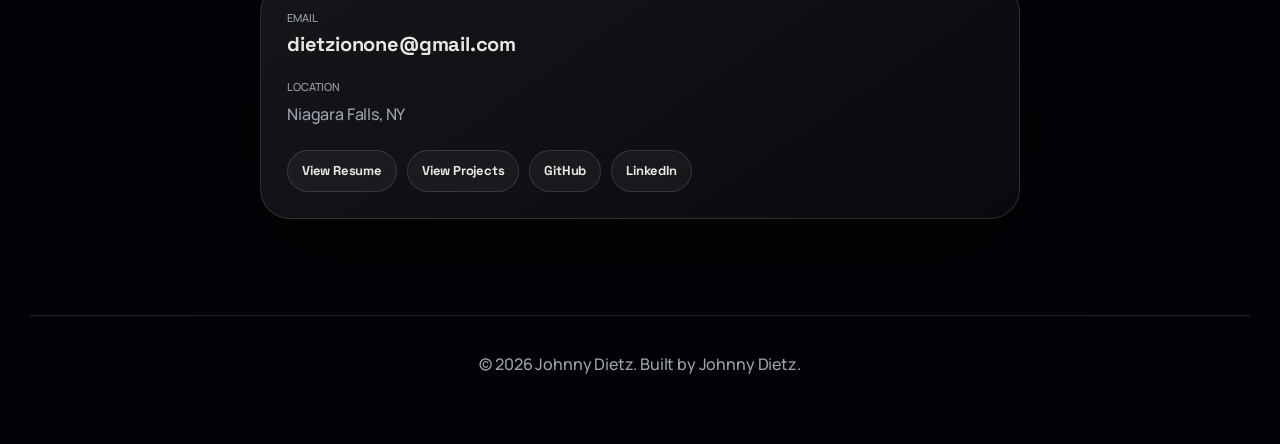
==== commit 55288637: "Force fix portfolio contact information" ====
--- a/templates/index.html
+++ b/templates/index.html
@@ -329,7 +329,7 @@
       <div class="contact-box professional-contact">
         <div>
           <span class="contact-label">Email</span>
-          <a href="mailto:dietzionone@gmail.com"><a href="mailto:dietzionone@gmail.com">dietzionone@gmail.com</a></a>
+          <a href="mailto:dietzionone@gmail.com">dietzionone@gmail.com</a>
         </div>
 
         <div>
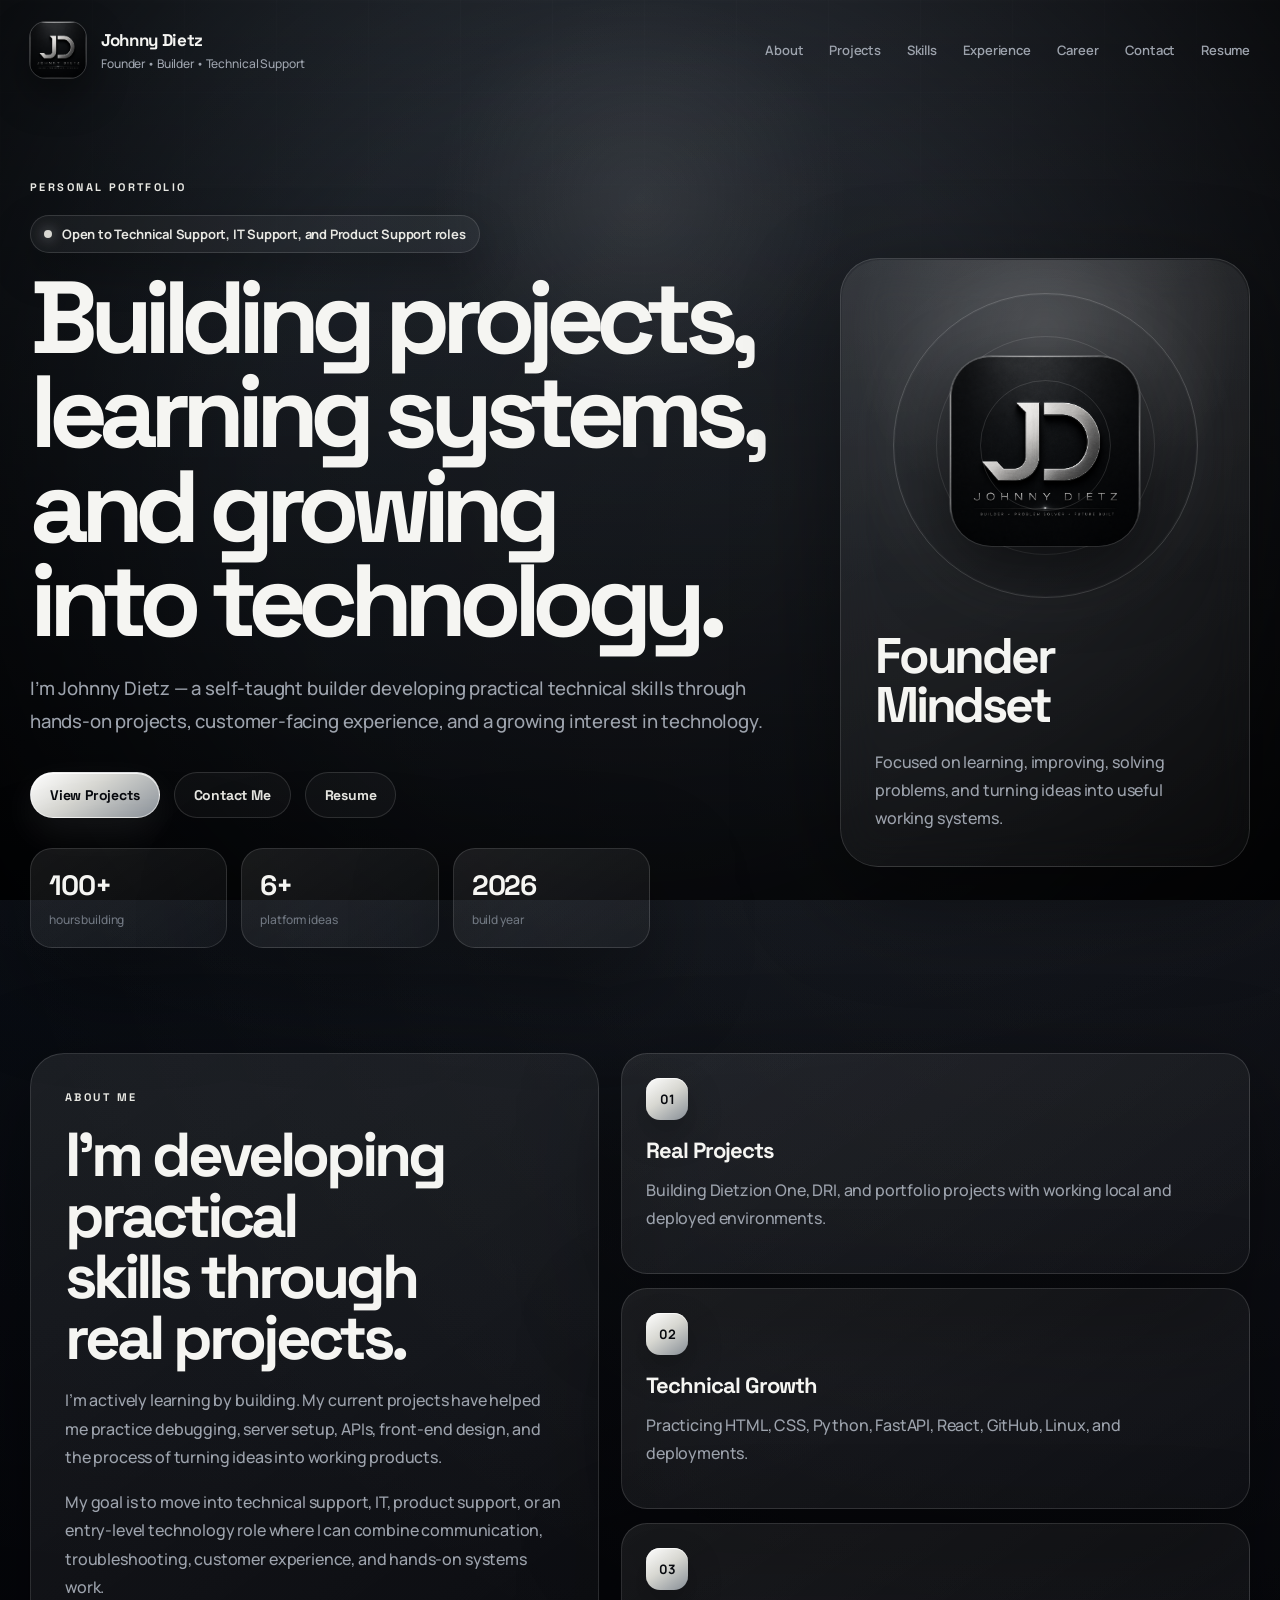
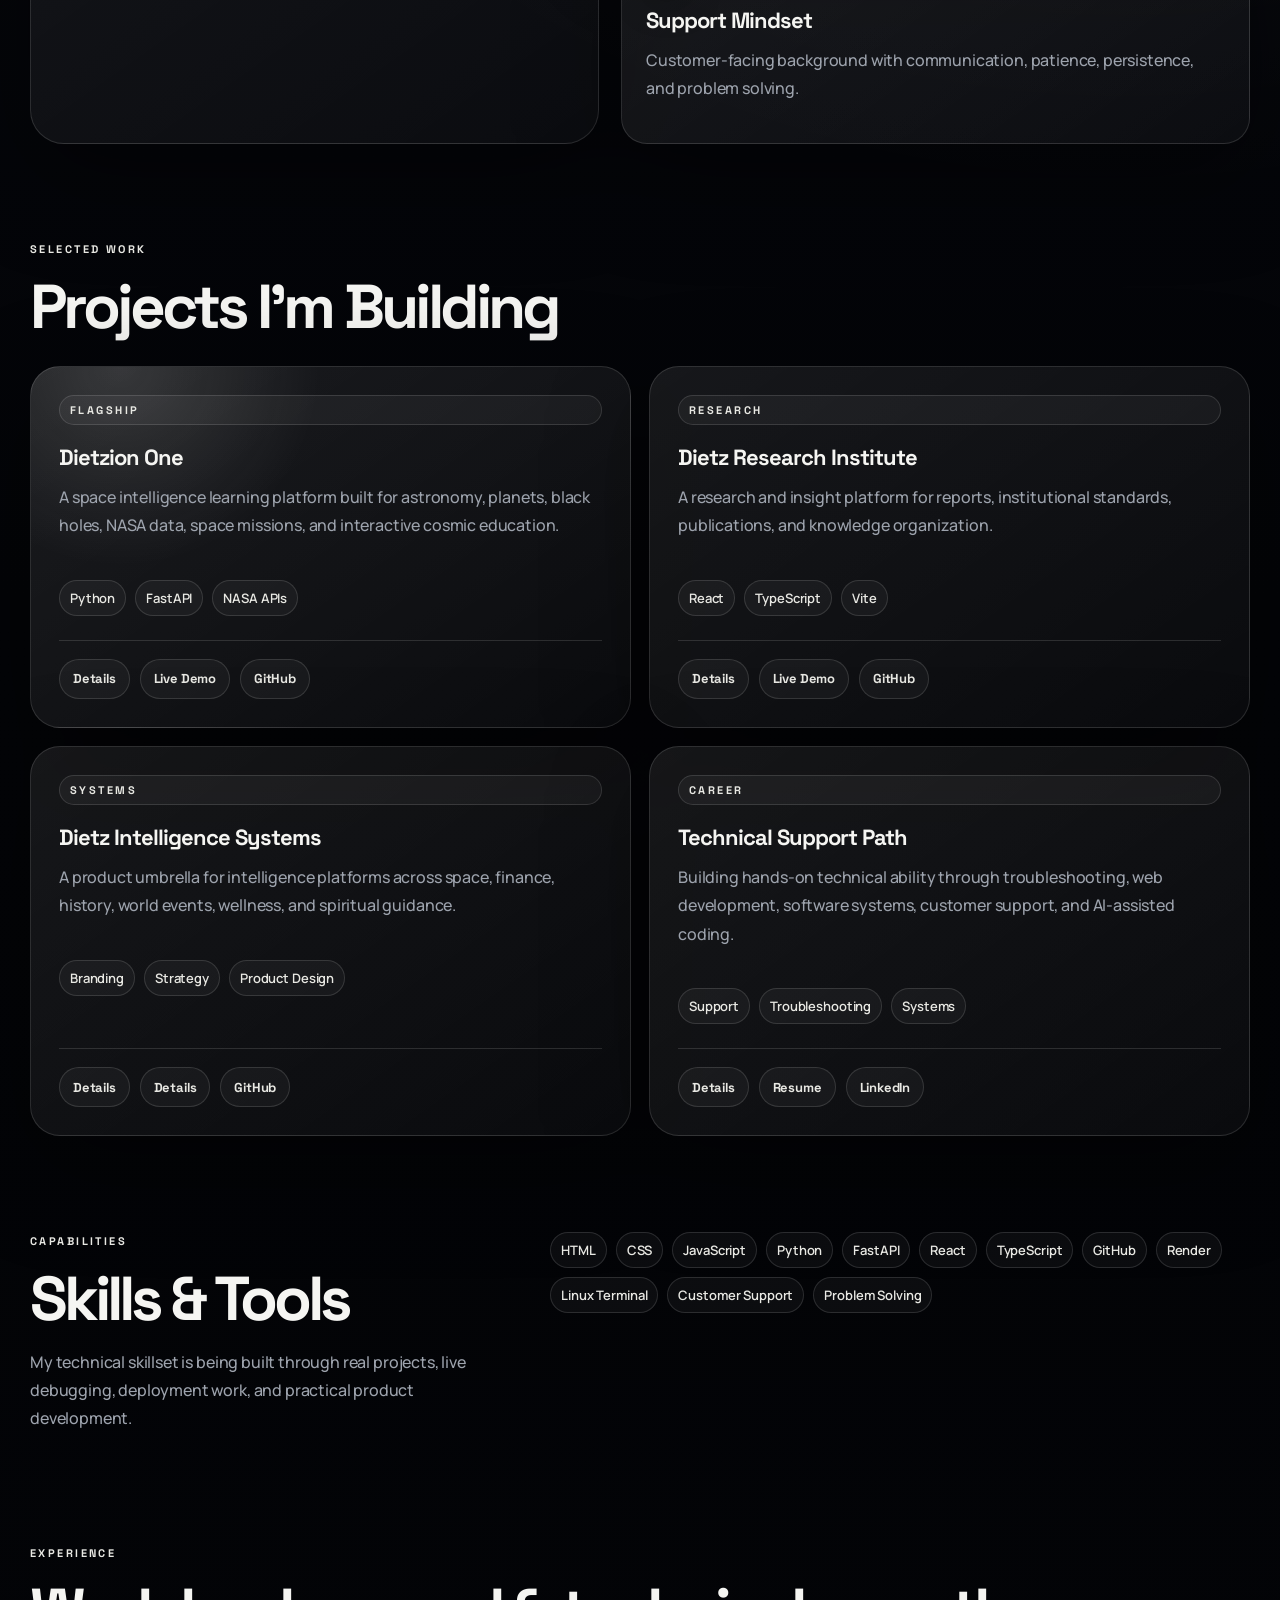
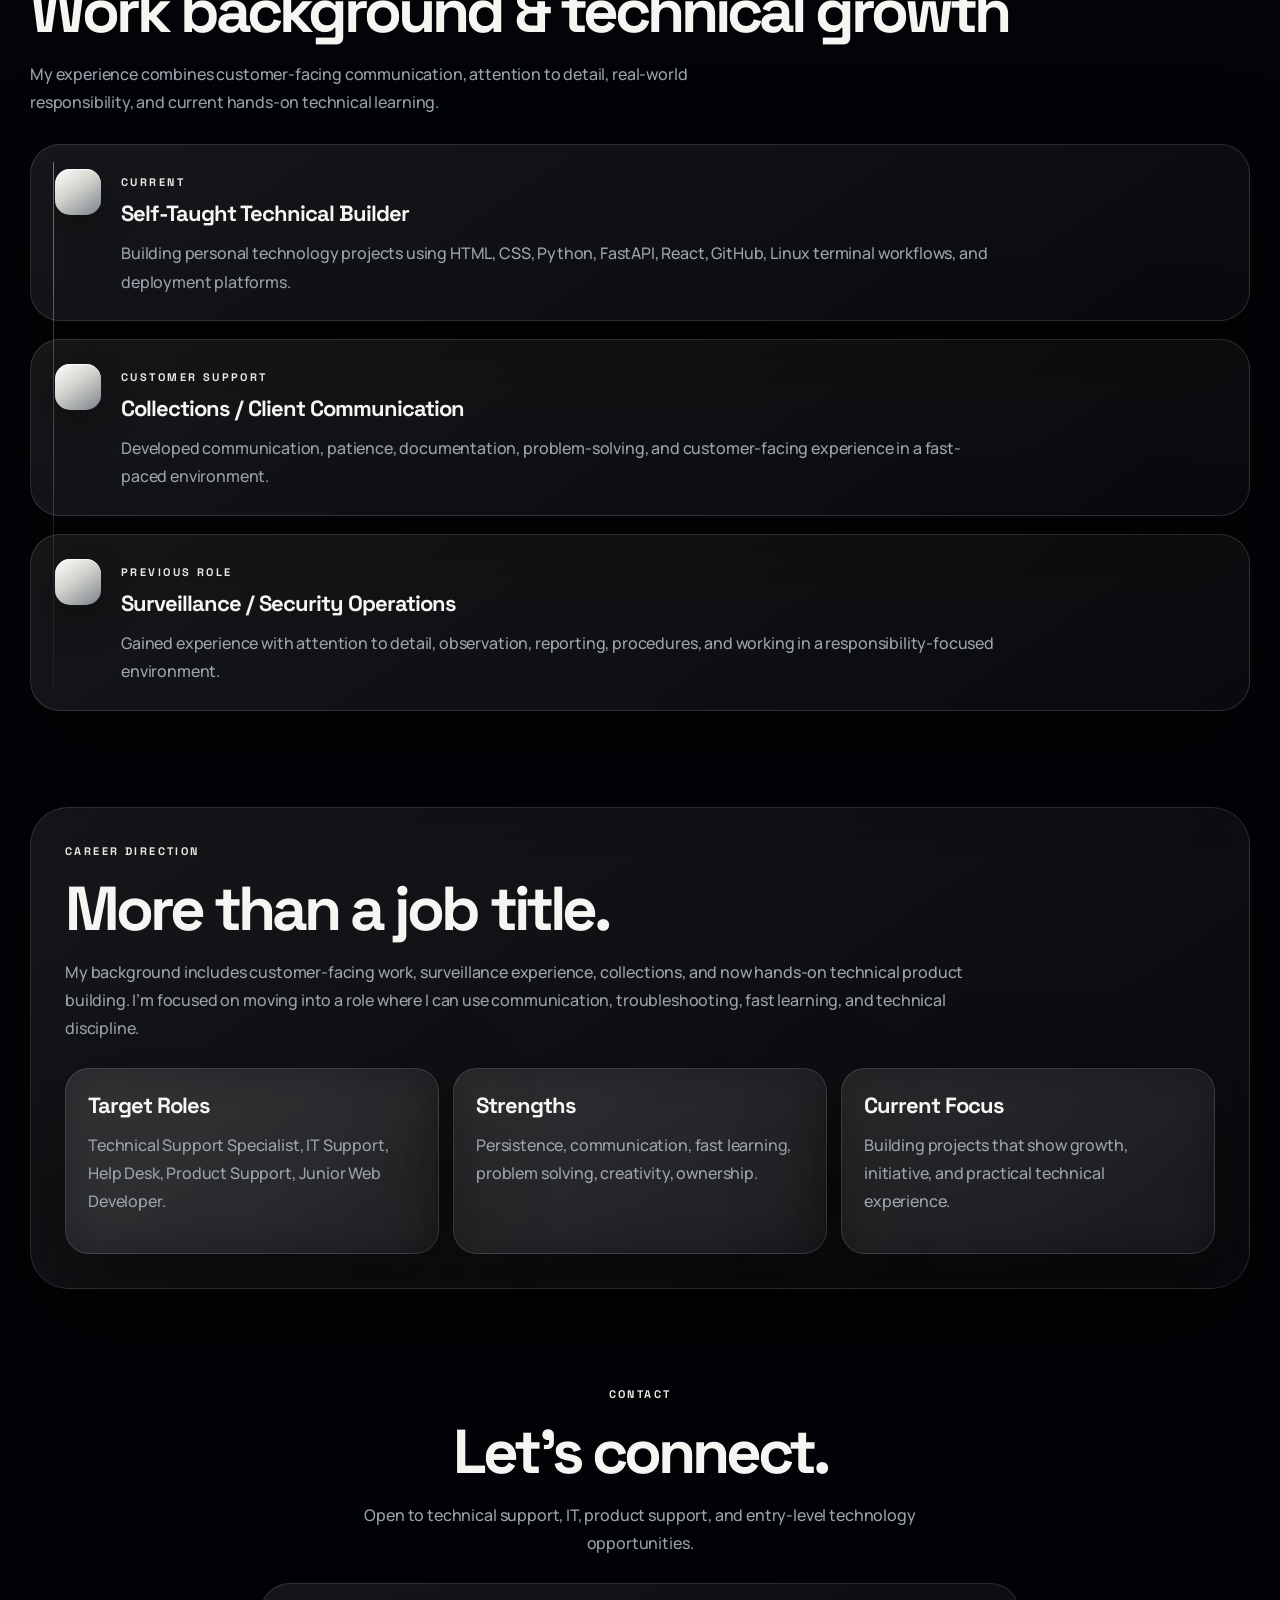
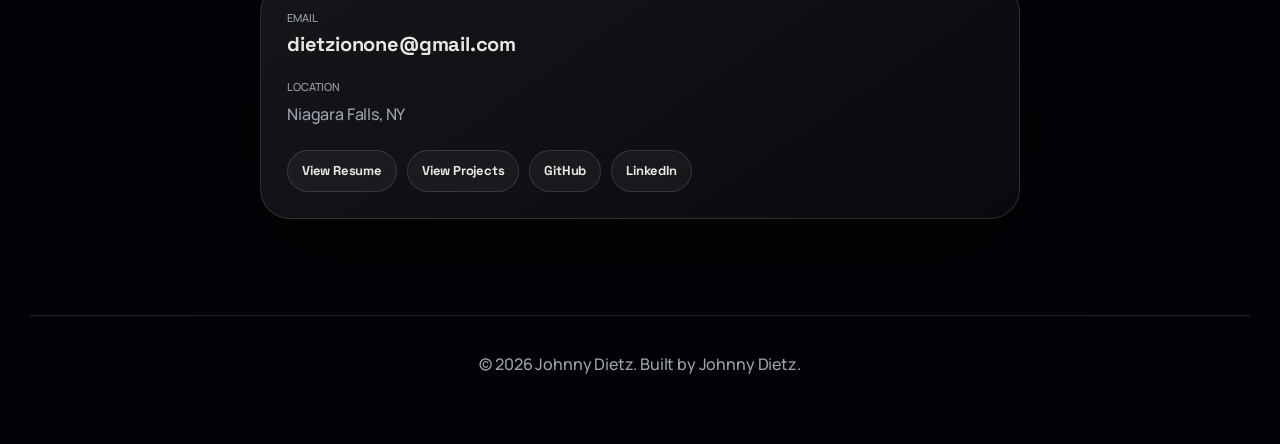
==== commit df2e4d63: "Final production cleanup" ====
--- a/templates/index.html
+++ b/templates/index.html
@@ -38,7 +38,6 @@
       <a href="#career">Career</a>
       <a href="#contact">Contact</a>
       <a href="/resume">Resume</a>
-      <a href="/checklist">Checklist</a>
     </nav>
   </header>
 
@@ -211,7 +210,6 @@
           <div class="project-actions">
             <a href="/projects/technical-support-path">Details</a>
             <a href="/resume">Resume</a>
-      <a href="/checklist">Checklist</a>
             <a href="https://www.linkedin.com/in/johnny-dietz-b0ab7422a/" target="_blank" rel="noopener">LinkedIn</a>
           </div>
         </article>
